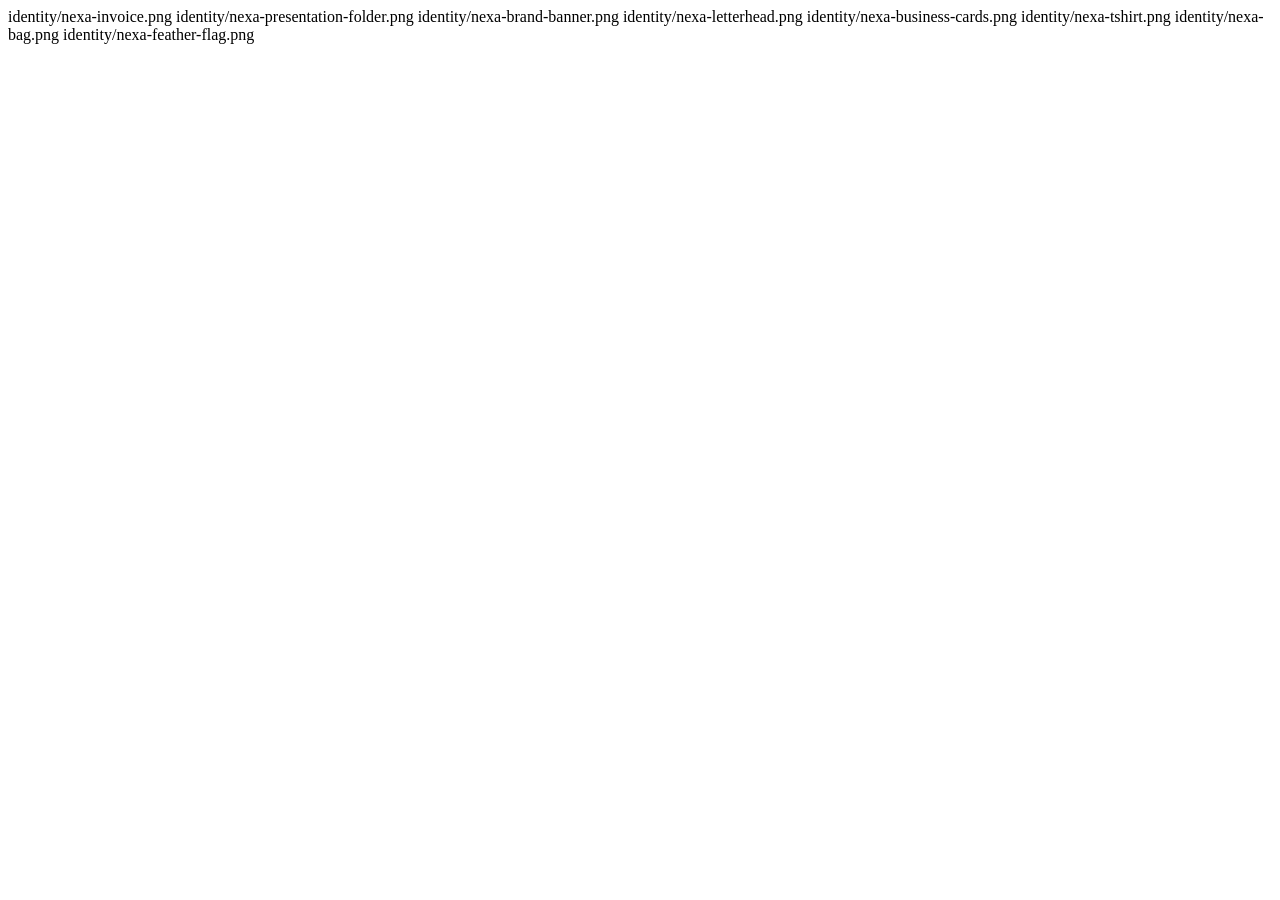
==== identity.html @ 17726d03 "Add images to identity.html" ====
<!DOCTYPE html>
identity/nexa-invoice.png
identity/nexa-presentation-folder.png
identity/nexa-brand-banner.png
identity/nexa-letterhead.png
identity/nexa-business-cards.png
identity/nexa-tshirt.png
identity/nexa-bag.png
identity/nexa-feather-flag.png
</html>
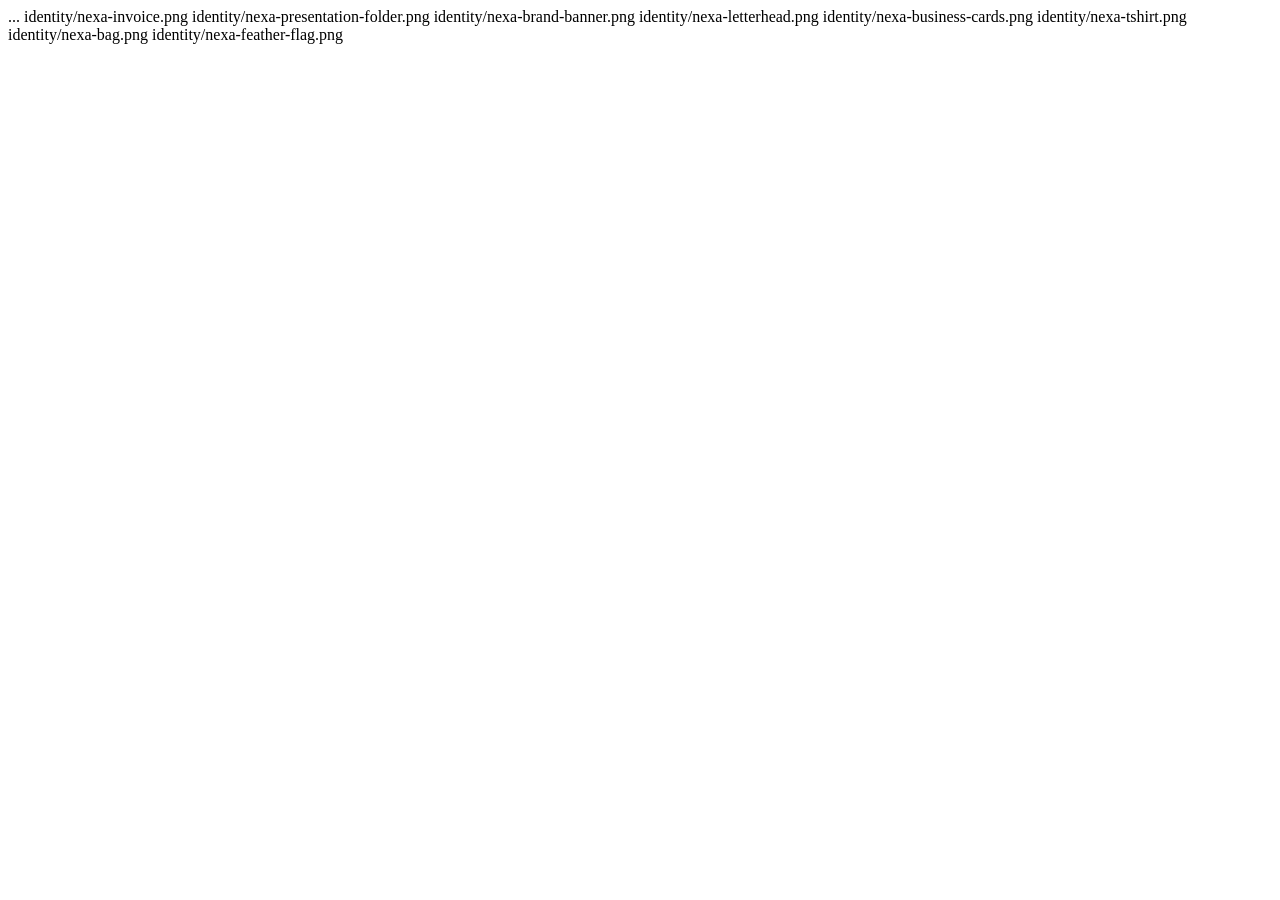
==== commit 827223b2: "Update identity.html with new image references" ====
--- a/identity.html
+++ b/identity.html
@@ -1,4 +1,7 @@
 <!DOCTYPE html>
+<html ...
+<head>
+...
 identity/nexa-invoice.png
 identity/nexa-presentation-folder.png
 identity/nexa-brand-banner.png
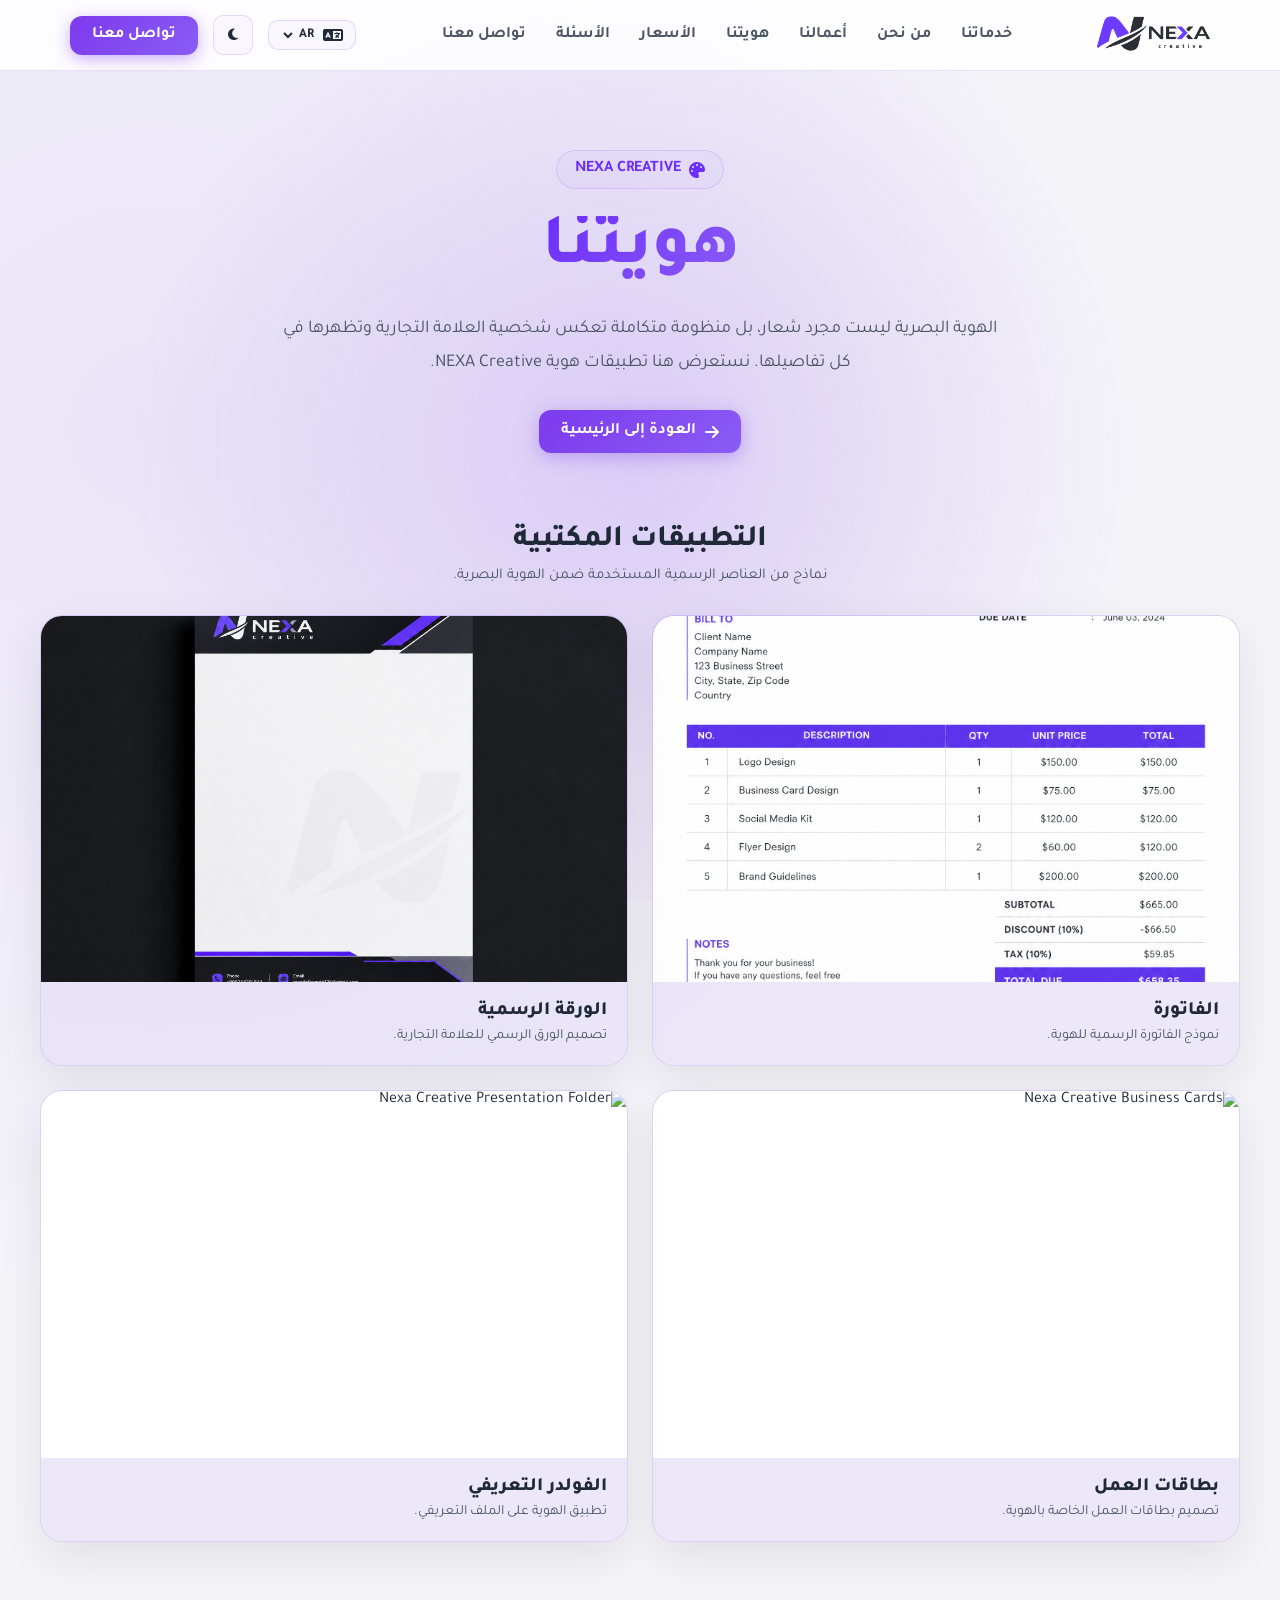
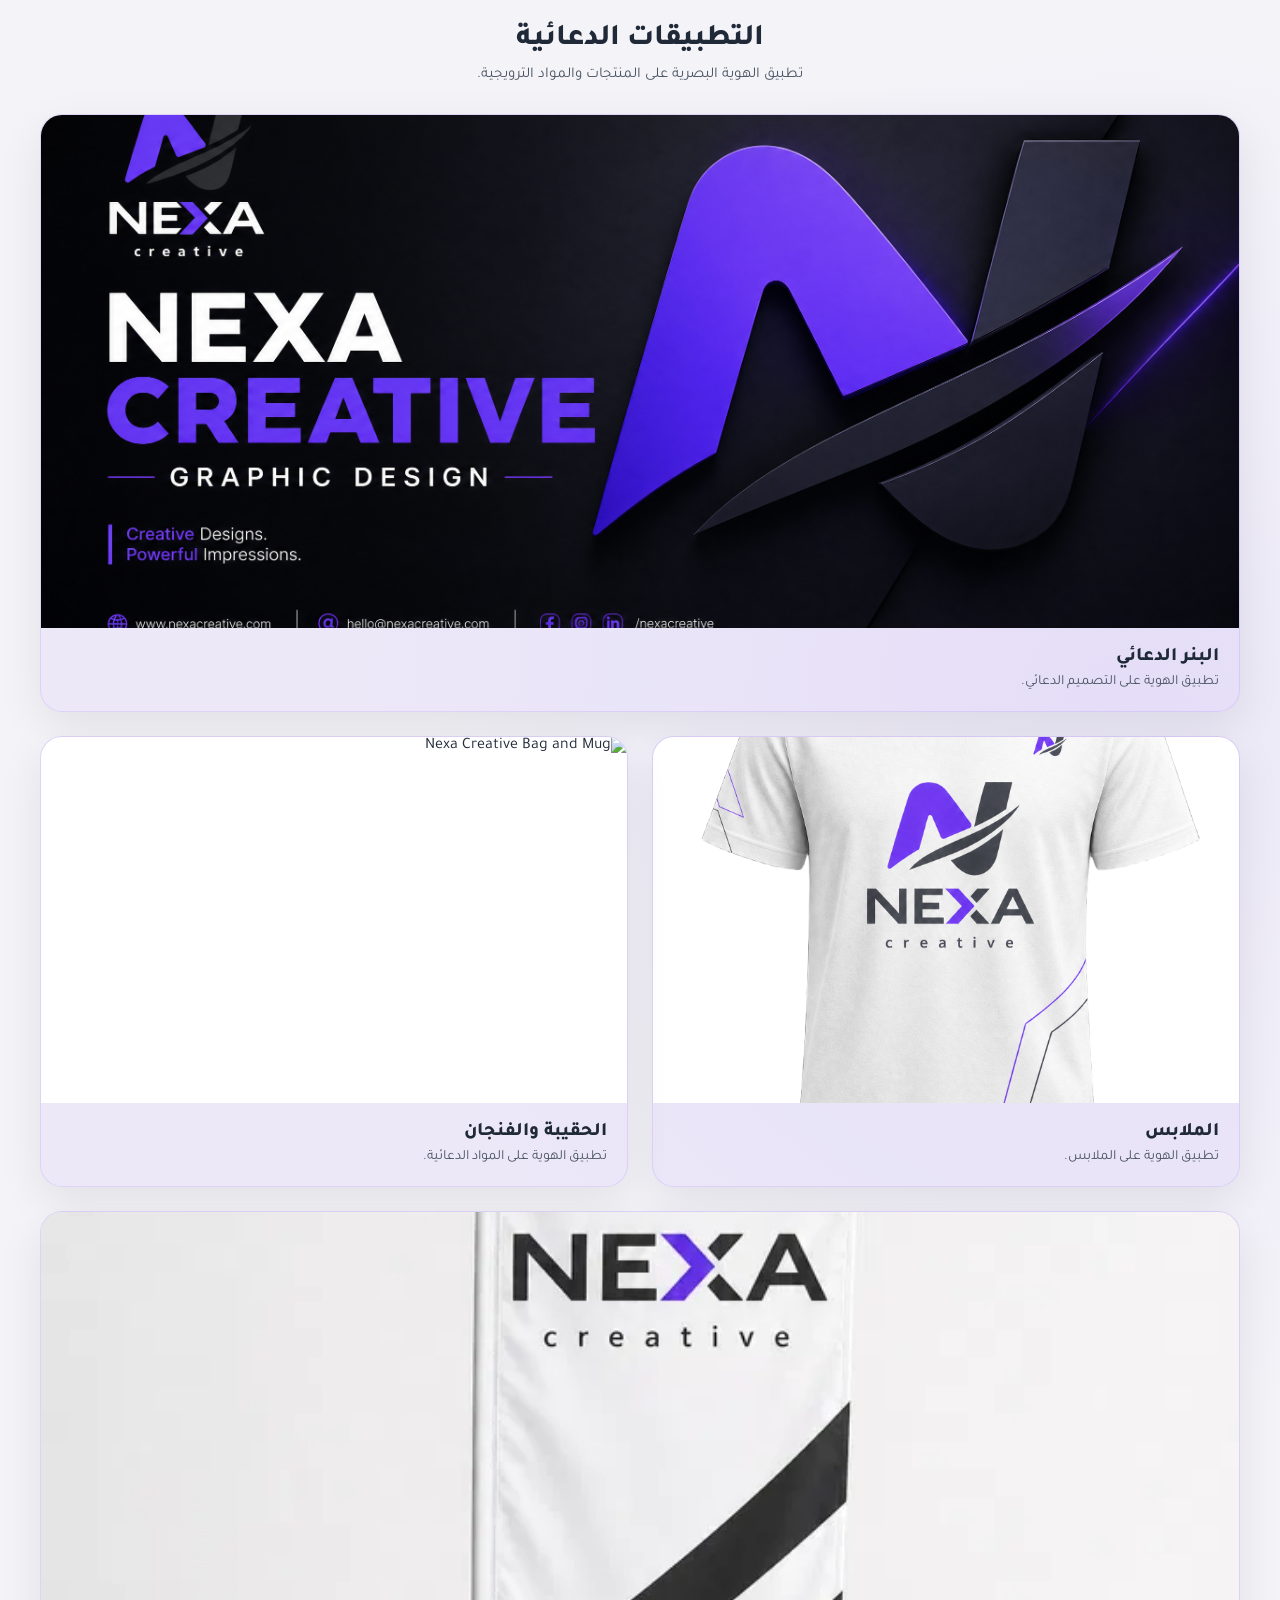
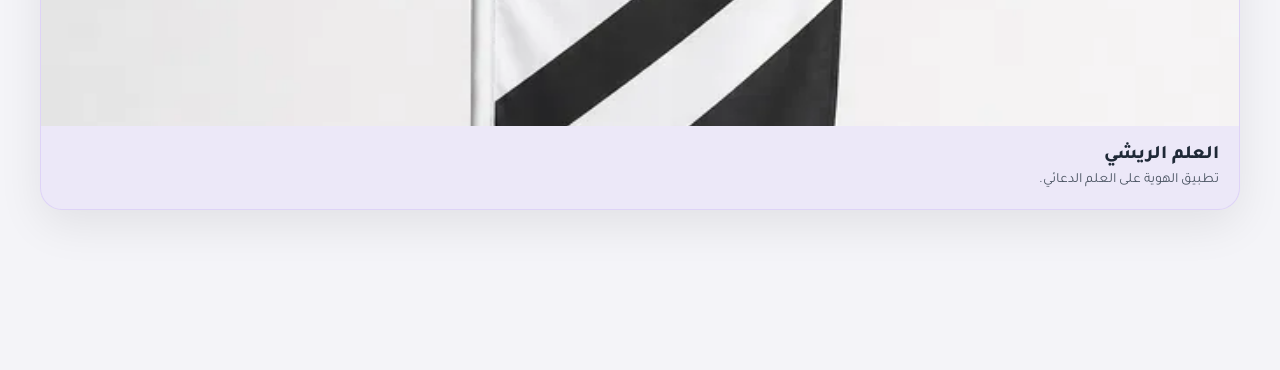
==== commit cdf350fe: "Add files via upload" ====
--- a/identity.html
+++ b/identity.html
@@ -1,13 +1,154 @@
 <!DOCTYPE html>
-<html ...
+<html lang="ar" dir="rtl">
 <head>
-...
-identity/nexa-invoice.png
-identity/nexa-presentation-folder.png
-identity/nexa-brand-banner.png
-identity/nexa-letterhead.png
-identity/nexa-business-cards.png
-identity/nexa-tshirt.png
-identity/nexa-bag.png
-identity/nexa-feather-flag.png
-</html>
+<meta charset="UTF-8">
+<meta name="viewport" content="width=device-width, initial-scale=1.0">
+<title>Nexa Creative — هويتنا</title>
+<meta name="description" content="الهوية البصرية لـ Nexa Creative وتطبيقاتها المختلفة.">
+<meta name="theme-color" content="#6C2EFB">
+<link rel="preconnect" href="https://fonts.googleapis.com">
+<link rel="preconnect" href="https://fonts.gstatic.com" crossorigin>
+<link href="https://fonts.googleapis.com/css2?family=Inter:wght@400;500;600;700;800&family=Tajawal:wght@400;500;700;800&display=swap" rel="stylesheet">
+<link rel="stylesheet" href="https://cdnjs.cloudflare.com/ajax/libs/font-awesome/6.4.0/css/all.min.css">
+<link rel="stylesheet" href="style.css">
+
+<style>
+.identity-page{min-height:100vh;padding-bottom:80px}
+.identity-hero{max-width:950px;margin:150px auto 70px;padding:0 20px;text-align:center}
+.identity-badge{display:inline-flex;align-items:center;gap:8px;padding:9px 18px;border-radius:30px;background:var(--glass-card);border:1px solid var(--border);color:var(--primary);font-weight:700;margin-bottom:22px}
+.identity-hero h1{margin:0 0 18px;font-size:clamp(42px,7vw,72px);font-weight:800;line-height:1.15;color:var(--text-main)}
+.identity-hero h1 span{background:linear-gradient(135deg,var(--primary),#8B5CF6);-webkit-background-clip:text;background-clip:text;-webkit-text-fill-color:transparent}
+.identity-hero p{max-width:720px;margin:0 auto;color:var(--text-muted);font-size:18px;line-height:1.9}
+.identity-container{width:min(1200px,calc(100% - 40px));margin:auto}
+.identity-category{margin-bottom:80px}
+.identity-category-head{text-align:center;margin-bottom:30px}
+.identity-category-head h2{margin:0 0 8px;color:var(--text-main);font-size:30px;font-weight:800}
+.identity-category-head p{margin:0;color:var(--text-muted);font-size:15px}
+.identity-grid{display:grid;grid-template-columns:repeat(2,minmax(0,1fr));gap:24px}
+.identity-card{position:relative;overflow:hidden;border-radius:22px;background:var(--glass-card);border:1px solid var(--border);box-shadow:0 15px 45px rgba(0,0,0,.08);transition:transform .35s ease,box-shadow .35s ease,border-color .35s ease;cursor:pointer}
+.identity-card:hover{transform:translateY(-7px);border-color:var(--primary);box-shadow:0 20px 55px rgba(108,46,251,.18)}
+.identity-image{width:100%;aspect-ratio:16/10;display:block;object-fit:cover;background:#fff;transition:transform .5s ease}
+.identity-card:hover .identity-image{transform:scale(1.035)}
+.identity-info{padding:18px 20px 20px;background:var(--glass-card)}
+.identity-info h3{margin:0 0 5px;color:var(--text-main);font-size:19px;font-weight:800}
+.identity-info p{margin:0;color:var(--text-muted);font-size:14px}
+.identity-full{grid-column:1/-1}
+.identity-full .identity-image{aspect-ratio:21/9}
+.identity-back{display:inline-flex;align-items:center;justify-content:center;gap:9px;margin-top:30px;padding:12px 22px;border-radius:12px;text-decoration:none;font-weight:700;color:#fff;background:linear-gradient(135deg,#7c3aed,#8b5cf6);box-shadow:0 4px 18px rgba(124,58,237,.35);transition:.3s ease}
+.identity-back:hover{transform:translateY(-2px);box-shadow:0 8px 25px rgba(124,58,237,.5)}
+.identity-lightbox{position:fixed;inset:0;z-index:99999;display:none;align-items:center;justify-content:center;padding:25px;background:rgba(0,0,0,.88);backdrop-filter:blur(10px)}
+.identity-lightbox.active{display:flex}
+.identity-lightbox img{max-width:min(1100px,95vw);max-height:88vh;object-fit:contain;border-radius:14px;box-shadow:0 20px 80px rgba(0,0,0,.5)}
+.identity-close{position:absolute;top:22px;right:25px;width:45px;height:45px;border:1px solid rgba(255,255,255,.2);border-radius:50%;background:rgba(255,255,255,.1);color:#fff;font-size:22px;cursor:pointer;display:flex;align-items:center;justify-content:center}
+.identity-close:hover{background:rgba(255,255,255,.2)}
+@media(max-width:768px){.identity-hero{margin-top:125px;margin-bottom:50px}.identity-hero p{font-size:16px}.identity-container{width:min(100% - 25px,600px)}.identity-grid{grid-template-columns:1fr;gap:18px}.identity-full{grid-column:auto}.identity-full .identity-image{aspect-ratio:16/10}.identity-category{margin-bottom:60px}.identity-category-head h2{font-size:25px}}
+</style>
+</head>
+
+<body>
+<header>
+<div class="nav-container">
+<a href="index.html" class="logo"><img src="Logo (1).png" alt="Nexa Creative Logo"></a>
+<ul class="nav-links">
+<li><a href="index.html#services">خدماتنا</a></li>
+<li><a href="index.html#about">من نحن</a></li>
+<li><a href="index.html#portfolio">أعمالنا</a></li>
+<li><a href="identity.html">هويتنا</a></li>
+<li><a href="index.html#pricing">الأسعار</a></li>
+<li><a href="index.html#faq">الأسئلة</a></li>
+<li><a href="index.html#contact">تواصل معنا</a></li>
+</ul>
+<div class="nav-actions">
+<div class="lang-selector"><i class="fa-solid fa-language"></i><select id="languageSelector"><option value="ar">AR</option><option value="en">EN</option><option value="tr">TR</option></select></div>
+<button class="theme-toggle-btn" id="themeToggle" type="button" aria-label="تغيير المظهر"><i class="fa-solid fa-moon"></i></button>
+<a href="index.html#contact" class="btn-contact">تواصل معنا</a>
+</div>
+</div>
+</header>
+
+<main class="identity-page">
+<section class="identity-hero">
+<div class="identity-badge"><i class="fa-solid fa-palette"></i>NEXA CREATIVE</div>
+<h1><span>هويتنا</span></h1>
+<p>الهوية البصرية ليست مجرد شعار، بل منظومة متكاملة تعكس شخصية العلامة التجارية وتظهرها في كل تفاصيلها. نستعرض هنا تطبيقات هوية NEXA Creative.</p>
+<a href="index.html" class="identity-back"><i class="fa-solid fa-arrow-right"></i>العودة إلى الرئيسية</a>
+</section>
+
+<div class="identity-container">
+<section class="identity-category">
+<div class="identity-category-head"><h2>التطبيقات المكتبية</h2><p>نماذج من العناصر الرسمية المستخدمة ضمن الهوية البصرية.</p></div>
+<div class="identity-grid">
+<article class="identity-card"><img class="identity-image" src="identity/nexa-invoice.png" alt="Nexa Creative Invoice" loading="lazy"><div class="identity-info"><h3>الفاتورة</h3><p>نموذج الفاتورة الرسمية للهوية.</p></div></article>
+<article class="identity-card"><img class="identity-image" src="identity/nexa-letterhead.png" alt="Nexa Creative Letterhead" loading="lazy"><div class="identity-info"><h3>الورقة الرسمية</h3><p>تصميم الورق الرسمي للعلامة التجارية.</p></div></article>
+<article class="identity-card"><img class="identity-image" src="identity/nexa-business-cards.png" alt="Nexa Creative Business Cards" loading="lazy"><div class="identity-info"><h3>بطاقات العمل</h3><p>تصميم بطاقات العمل الخاصة بالهوية.</p></div></article>
+<article class="identity-card"><img class="identity-image" src="identity/nexa-presentation-folder.png" alt="Nexa Creative Presentation Folder" loading="lazy"><div class="identity-info"><h3>الفولدر التعريفي</h3><p>تطبيق الهوية على الملف التعريفي.</p></div></article>
+</div>
+</section>
+
+<section class="identity-category">
+<div class="identity-category-head"><h2>التطبيقات الدعائية</h2><p>تطبيق الهوية البصرية على المنتجات والمواد الترويجية.</p></div>
+<div class="identity-grid">
+<article class="identity-card identity-full"><img class="identity-image" src="identity/nexa-brand-banner.png" alt="Nexa Creative Brand Banner" loading="lazy"><div class="identity-info"><h3>البنر الدعائي</h3><p>تطبيق الهوية على التصميم الدعائي.</p></div></article>
+<article class="identity-card"><img class="identity-image" src="identity/nexa-tshirt.png" alt="Nexa Creative T-Shirt" loading="lazy"><div class="identity-info"><h3>الملابس</h3><p>تطبيق الهوية على الملابس.</p></div></article>
+<article class="identity-card"><img class="identity-image" src="identity/nexa-bag.png" alt="Nexa Creative Bag and Mug" loading="lazy"><div class="identity-info"><h3>الحقيبة والفنجان</h3><p>تطبيق الهوية على المواد الدعائية.</p></div></article>
+<article class="identity-card identity-full"><img class="identity-image" src="identity/nexa-feather-flag.png" alt="Nexa Creative Feather Flag" loading="lazy"><div class="identity-info"><h3>العلم الريشي</h3><p>تطبيق الهوية على العلم الدعائي.</p></div></article>
+</div>
+</section>
+</div>
+</main>
+
+<div class="identity-lightbox" id="identityLightbox" aria-hidden="true">
+<button class="identity-close" id="identityClose" type="button" aria-label="إغلاق"><i class="fa-solid fa-xmark"></i></button>
+<img id="identityLightboxImage" src="" alt="Nexa Creative Identity">
+</div>
+
+<script>
+const cards=document.querySelectorAll(".identity-card");
+const lightbox=document.getElementById("identityLightbox");
+const lightboxImage=document.getElementById("identityLightboxImage");
+const closeBtn=document.getElementById("identityClose");
+
+cards.forEach(card=>{
+ const image=card.querySelector(".identity-image");
+ if(!image)return;
+ card.addEventListener("click",()=>{
+  lightboxImage.src=image.src;
+  lightboxImage.alt=image.alt;
+  lightbox.classList.add("active");
+  lightbox.setAttribute("aria-hidden","false");
+  document.body.style.overflow="hidden";
+ });
+});
+
+function closeLightbox(){
+ lightbox.classList.remove("active");
+ lightbox.setAttribute("aria-hidden","true");
+ document.body.style.overflow="";
+ setTimeout(()=>lightboxImage.src="",250);
+}
+
+closeBtn.addEventListener("click",closeLightbox);
+lightbox.addEventListener("click",e=>{if(e.target===lightbox)closeLightbox();});
+document.addEventListener("keydown",e=>{if(e.key==="Escape")closeLightbox();});
+
+const themeToggle=document.getElementById("themeToggle");
+if(themeToggle){
+ themeToggle.addEventListener("click",()=>{
+  document.body.classList.toggle("dark-mode");
+  const icon=themeToggle.querySelector("i");
+  const dark=document.body.classList.contains("dark-mode");
+  icon.classList.toggle("fa-sun",dark);
+  icon.classList.toggle("fa-moon",!dark);
+  localStorage.setItem("nexa-theme",dark?"dark":"light");
+ });
+ const saved=localStorage.getItem("nexa-theme");
+ if(saved==="dark"){
+  document.body.classList.add("dark-mode");
+  const icon=themeToggle.querySelector("i");
+  icon.classList.remove("fa-moon");
+  icon.classList.add("fa-sun");
+ }
+}
+</script>
+</body>
+</html>
--- a/style.css
+++ b/style.css
@@ -0,0 +1,1438 @@
+:root {
+    --primary: #7C3AED;
+    --primary-light: #8B5CF6;
+    --bg-main: #F4F4F8;
+    --bg-color: #ffffff;
+    --text-color: #1F2937;
+    --card-bg: rgba(255, 255, 255, 0.9);
+    --glass-card: rgba(124, 58, 237, 0.03);
+    --border: rgba(124, 58, 237, 0.15);
+    --text-main: #1F2937;
+    --text-muted: #4B5563;
+    --transition: all 0.3s cubic-bezier(0.4, 0, 0.2, 1);
+    --radius: 20px;
+    --glass-bg: rgba(255, 255, 255, 0.85);
+    --glass-border: rgba(168, 85, 247, 0.3);
+    --primary-glow: #7c3aed;
+    --accent-glow: #a855f7;
+
+    /* إضافات الميزات الجديدة (ألوان التدرج والحدود) */
+    --accent-cyan: #00f2fe;
+    --glow-gradient: linear-gradient(135deg, rgba(124, 58, 237, 0.6), rgba(168, 85, 247, 0.6));
+    --font-family: 'Tajawal', 'Inter', sans-serif;
+}
+
+[data-theme="dark"], html.dark {
+    --primary: #7C3AED;
+    --primary-light: #8B5CF6;
+    --bg-main: #0F0728;
+    --bg-color: #0F0728;
+    --card-bg: rgba(255, 255, 255, 0.03);
+    --glass-card: rgba(124, 58, 237, 0.05);
+    --border: rgba(168, 85, 247, 0.25);
+    --text-main: #FFFFFF;
+    --text-muted: #9CA3AF;
+    --glass-bg: rgba(15, 7, 40, 0.85);
+    --glass-border: rgba(168, 85, 247, 0.3);
+}
+
+@media (prefers-color-scheme: dark) {
+    :root:not([data-theme="light"]) {
+        --bg-main: #0F0728;
+        --bg-color: #0F0728;
+        --card-bg: rgba(255, 255, 255, 0.03);
+        --glass-card: rgba(124, 58, 237, 0.05);
+        --border: rgba(168, 85, 247, 0.25);
+        --text-main: #FFFFFF;
+        --text-muted: #9CA3AF;
+        --glass-bg: rgba(15, 7, 40, 0.85);
+        --glass-border: rgba(168, 85, 247, 0.3);
+    }
+}
+
+* {
+    margin: 0;
+    padding: 0;
+    box-sizing: border-box;
+    font-family: var(--font-family);
+    scroll-behavior: smooth;
+    cursor: none; /* إخفاء مؤشر الماوس الافتراضي لتفعيل Custom Cursor */
+}
+
+body {
+    background-color: var(--bg-main);
+    color: var(--text-main);
+    min-height: 100vh;
+    overflow-x: hidden;
+    position: relative;
+    transition: background-color 0.4s ease, color 0.4s ease;
+}
+
+/* تأثير الخلفية المضيئة بالبنفسجي مع شبكة خفيفة (Micro-textures Grid) */
+body::before {
+    content: '';
+    position: fixed;
+    top: 0;
+    left: 0;
+    width: 100vw;
+    height: 100vh;
+    background: 
+        radial-gradient(circle at 50% var(--scroll-y, 50%), rgba(124, 58, 237, 0.18) 0%, transparent 65%),
+        linear-gradient(rgba(255, 255, 255, 0.02) 1px, transparent 1px),
+        linear-gradient(90deg, rgba(255, 255, 255, 0.02) 1px, transparent 1px);
+    background-size: 100% 100%, 30px 30px, 30px 30px;
+    pointer-events: none;
+    z-index: -1;
+    transition: background 0.1s ease-out;
+}
+
+#scrollProgressBar {
+    position: fixed;
+    top: 0;
+    left: 0;
+    height: 4px;
+    background: linear-gradient(90deg, #7C3AED, #8B5CF6);
+    width: 0%;
+    z-index: 1001;
+    transition: width 0.1s ease;
+}
+
+#purpleWindCanvas {
+    position: fixed;
+    top: 0;
+    left: 0;
+    width: 100vw;
+    height: 100vh;
+    pointer-events: none;
+    z-index: -1;
+}
+
+/* Header & Nav */
+header {
+    position: fixed;
+    top: 0;
+    left: 0;
+    width: 100%;
+    z-index: 1000;
+    background: var(--glass-bg);
+    backdrop-filter: blur(16px);
+    -webkit-backdrop-filter: blur(16px);
+    border-bottom: 1px solid var(--border);
+    transition: var(--transition);
+}
+
+.nav-container {
+    max-width: 1200px;
+    margin: 0 auto;
+    padding: 15px 30px;
+    display: flex;
+    justify-content: space-between;
+    align-items: center;
+}
+
+.logo {
+    display: flex;
+    align-items: center;
+    gap: 12px;
+    text-decoration: none;
+    color: var(--text-main);
+    font-weight: 800;
+    font-size: 24px;
+}
+
+.logo img {
+    height: 40px;
+    width: auto;
+    object-fit: contain;
+}
+
+.nav-links {
+    display: flex;
+    list-style: none;
+    gap: 30px;
+}
+
+.nav-links a {
+    text-decoration: none;
+    color: var(--text-muted);
+    font-weight: 600;
+    transition: var(--transition);
+}
+
+.nav-links a:hover {
+    color: var(--primary);
+}
+
+.nav-actions {
+    display: flex;
+    align-items: center;
+    gap: 15px;
+}
+
+.lang-selector {
+    display: flex;
+    align-items: center;
+    gap: 5px;
+    background: var(--glass-card);
+    border: 1px solid var(--border);
+    padding: 6px 12px;
+    border-radius: 10px;
+    color: var(--text-main);
+}
+
+.lang-selector select {
+    background: transparent;
+    border: none;
+    color: var(--text-main);
+    font-weight: 600;
+    outline: none;
+    cursor: pointer;
+}
+
+.theme-toggle-btn {
+    background: var(--glass-card);
+    border: 1px solid var(--border);
+    color: var(--text-main);
+    width: 40px;
+    height: 40px;
+    border-radius: 10px;
+    display: flex;
+    align-items: center;
+    justify-content: center;
+    cursor: pointer;
+    transition: var(--transition);
+}
+
+.theme-toggle-btn:hover {
+    border-color: var(--primary);
+    color: var(--primary);
+}
+
+.btn-contact {
+    background: linear-gradient(135deg, #7c3aed, #8b5cf6);
+    color: white;
+    padding: 10px 22px;
+    border-radius: 12px;
+    text-decoration: none;
+    font-weight: 700;
+    border: none;
+    transition: var(--transition);
+    box-shadow: 0 4px 15px rgba(124, 58, 237, 0.4);
+}
+
+.btn-contact:hover {
+    transform: scale(1.02);
+    box-shadow: 0 0 20px rgba(168, 85, 247, 0.8);
+}
+
+/* Hero Section */
+.hero {
+    max-width: 900px;
+    margin: 160px auto 80px;
+    text-align: center;
+    padding: 0 20px;
+}
+
+.badge {
+    display: inline-block;
+    background: var(--glass-card);
+    border: 1px solid var(--border);
+    padding: 8px 16px;
+    border-radius: 30px;
+    font-size: 14px;
+    font-weight: 600;
+    color: var(--primary);
+    margin-bottom: 20px;
+}
+
+.hero h1 {
+    font-size: 52px;
+    font-weight: 800;
+    line-height: 1.2;
+    margin-bottom: 20px;
+    color: var(--text-main);
+}
+
+.hero h1 span {
+    background: linear-gradient(135deg, var(--primary), #8B5CF6);
+    -webkit-background-clip: text;
+    -webkit-text-fill-color: transparent;
+}
+
+.hero p {
+    font-size: 18px;
+    color: var(--text-muted);
+    line-height: 1.6;
+}
+
+/* Common Section Styles */
+.section-head {
+    text-align: center;
+    margin-bottom: 50px;
+}
+
+.section-head h2 {
+    font-size: 36px;
+    font-weight: 800;
+    margin-bottom: 10px;
+    color: var(--text-main);
+}
+
+.section-head p {
+    color: var(--text-muted);
+    font-size: 16px;
+}
+
+/* Services */
+.services {
+    max-width: 1200px;
+    margin: 0 auto;
+    padding: 60px 20px;
+}
+
+.grid-cards {
+    display: grid;
+    grid-template-columns: repeat(auto-fit, minmax(300px, 1fr));
+    gap: 30px;
+}
+
+/* Glass Card التطوير الكامل مع تأثير الإضاءة الحدودية (Dynamic Glow Border) */
+.card, .portfolio-card, .calc-container, .palette-box, .faq-container {
+    position: relative;
+    background: var(--glass-bg);
+    backdrop-filter: blur(16px);
+    -webkit-backdrop-filter: blur(16px);
+    border: 1px solid var(--glass-border);
+    border-radius: 20px;
+    box-shadow: 0 8px 32px 0 rgba(0, 0, 0, 0.15);
+    transition: transform 0.2s ease-out, background 0.3s ease, box-shadow 0.3s ease, border-color 0.3s ease;
+    padding: 40px 30px;
+    overflow: hidden;
+}
+
+/* حد زجاجي مضيء يتفعل عند تحريك الماوس فوق البطاقات */
+.card::before, .portfolio-card::before, .calc-container::before {
+    content: '';
+    position: absolute;
+    inset: 0;
+    border-radius: 20px;
+    padding: 1.5px;
+    background: var(--glow-gradient);
+    -webkit-mask: linear-gradient(#fff 0 0) content-box, linear-gradient(#fff 0 0);
+    -webkit-mask-composite: xor;
+    mask-composite: exclude;
+    opacity: 0;
+    transition: opacity 0.4s ease;
+    pointer-events: none;
+}
+
+.card:hover::before, .portfolio-card:hover::before, .calc-container:hover::before {
+    opacity: 1;
+}
+
+.card:hover, .portfolio-card:hover {
+    border-color: var(--accent-glow);
+    box-shadow: 0 0 25px rgba(168, 85, 247, 0.4), inset 0 0 10px rgba(124, 58, 237, 0.2);
+    transform: translateY(-5px);
+}
+
+.card-icon {
+    width: 60px;
+    height: 60px;
+    background: var(--glass-card);
+    border: 1px solid var(--border);
+    border-radius: 16px;
+    display: flex;
+    align-items: center;
+    justify-content: center;
+    font-size: 24px;
+    color: var(--primary);
+    margin-bottom: 25px;
+}
+
+.card h3 {
+    font-size: 20px;
+    font-weight: 700;
+    margin-bottom: 12px;
+    color: var(--text-main);
+}
+
+.card p {
+    color: var(--text-muted);
+    line-height: 1.6;
+}
+
+/* Portfolio & 3D Tilt Effect */
+.portfolio {
+    max-width: 1200px;
+    margin: 0 auto;
+    padding: 60px 20px;
+}
+
+.portfolio-grid {
+    display: grid;
+    grid-template-columns: repeat(auto-fit, minmax(350px, 1fr));
+    gap: 30px;
+}
+
+.tilt-card {
+    perspective: 1000px;
+    transform-style: preserve-3d;
+}
+
+.tilt-card .portfolio-img {
+    transform: translateZ(30px);
+    transition: transform 0.1s ease;
+}
+
+.portfolio-img {
+    position: relative;
+    height: 250px;
+    overflow: hidden;
+    cursor: pointer;
+}
+
+.portfolio-img img {
+    width: 100%;
+    height: 100%;
+    object-fit: cover;
+    transition: transform 0.5s ease;
+}
+
+.zoom-overlay {
+    position: absolute;
+    top: 0;
+    left: 0;
+    width: 100%;
+    height: 100%;
+    background: rgba(15, 15, 23, 0.6);
+    display: flex;
+    flex-direction: column;
+    align-items: center;
+    justify-content: center;
+    gap: 10px;
+    color: white;
+    opacity: 0;
+    transition: opacity 0.3s ease;
+}
+
+.portfolio-img:hover .zoom-overlay {
+    opacity: 1;
+}
+
+.portfolio-img:hover img {
+    transform: scale(1.1);
+}
+
+.portfolio-info {
+    padding: 25px;
+    display: flex;
+    justify-content: space-between;
+    align-items: center;
+}
+
+.portfolio-info h4 {
+    font-size: 18px;
+    font-weight: 700;
+    color: var(--text-main);
+}
+
+.btn-order-card {
+    background: var(--glass-card);
+    border: 1px solid var(--border);
+    color: var(--text-main);
+    padding: 8px 16px;
+    border-radius: 10px;
+    cursor: pointer;
+    font-weight: 600;
+    display: flex;
+    align-items: center;
+    gap: 8px;
+    transition: var(--transition);
+}
+
+.btn-order-card:hover {
+    background: var(--primary);
+    border-color: var(--primary);
+    color: white;
+    box-shadow: 0 0 15px rgba(124, 58, 237, 0.5);
+}
+
+/* Calculator & Interactive Sliders */
+.calculator-sec { 
+    max-width: 900px; 
+    margin: 0 auto; 
+    padding: 60px 20px; 
+}
+
+.calc-container {
+    display: flex; 
+    gap: 30px; 
+    flex-wrap: wrap;
+}
+
+.calc-options { 
+    flex: 1; 
+    min-width: 280px; 
+    display: flex; 
+    flex-direction: column; 
+    gap: 15px; 
+}
+
+.calc-item {
+    display: flex; 
+    align-items: center; 
+    gap: 15px;
+    background: var(--glass-card); 
+    padding: 15px;
+    border-radius: 12px; 
+    cursor: pointer; 
+    border: 1px solid var(--border);
+    transition: var(--transition);
+}
+
+.calc-item:hover { 
+    border-color: var(--primary); 
+}
+
+.calc-checkbox { 
+    width: 20px; 
+    height: 20px; 
+    accent-color: var(--primary); 
+    cursor: pointer; 
+}
+
+.calc-text { 
+    font-weight: 600; 
+    color: var(--text-main); 
+}
+
+/* تحسين السلايدر التفاعلي ليكون عصرياً ومطابقاً لنيون البنفسجي */
+.slider-input {
+    width: 100%;
+    height: 8px;
+    border-radius: 5px;
+    background: var(--border);
+    outline: none;
+    accent-color: var(--primary);
+    cursor: pointer;
+    margin: 10px 0;
+}
+
+.calc-result {
+    flex: 1; 
+    min-width: 250px;
+    background: var(--glass-card); 
+    border-radius: 16px;
+    padding: 30px; 
+    text-align: center; 
+    border: 1px solid var(--primary);
+    display: flex; 
+    flex-direction: column; 
+    justify-content: center;
+}
+
+.calc-result h3 {
+    color: var(--text-main);
+}
+
+.total-price { 
+    font-size: 48px; 
+    font-weight: 800; 
+    color: var(--primary); 
+    margin: 15px 0; 
+}
+
+/* Testimonials */
+.testimonials { 
+    max-width: 1200px; 
+    margin: 0 auto; 
+    padding: 60px 20px; 
+}
+
+.testimonial-card { 
+    text-align: center; 
+    padding: 40px 20px; 
+}
+
+.testimonial-card .stars { 
+    color: #8B5CF6; 
+    margin-bottom: 15px; 
+    font-size: 18px; 
+}
+
+.testimonial-card p { 
+    font-style: italic; 
+    margin-bottom: 20px; 
+    font-size: 16px; 
+    color: var(--text-muted);
+}
+
+.testimonial-card h4 { 
+    color: var(--primary); 
+}
+
+/* FAQ */
+.faq-sec { 
+    max-width: 800px; 
+    margin: 0 auto; 
+    padding: 60px 20px; 
+}
+
+.faq-container { 
+    display: flex; 
+    flex-direction: column; 
+    gap: 15px; 
+    padding: 0 !important; 
+    border: none !important; 
+    background: transparent !important; 
+    box-shadow: none !important; 
+}
+
+.faq-item {
+    background: var(--glass-bg); 
+    border: 1px solid var(--border);
+    border-radius: 14px; 
+    overflow: hidden; 
+    backdrop-filter: blur(10px);
+}
+
+.faq-question {
+    padding: 20px; 
+    display: flex; 
+    justify-content: space-between; 
+    align-items: center;
+    cursor: pointer; 
+    font-weight: 700; 
+    color: var(--text-main); 
+    transition: var(--transition);
+}
+
+.faq-question:hover { 
+    color: var(--primary); 
+}
+
+.faq-answer {
+    padding: 0 20px; 
+    max-height: 0; 
+    overflow: hidden;
+    transition: max-height 0.4s ease, padding 0.4s ease;
+    color: var(--text-muted);
+}
+
+.faq-item.active .faq-answer { 
+    max-height: 200px; 
+    padding: 0 20px 20px; 
+}
+
+.faq-item.active .faq-question i { 
+    transform: rotate(180deg); 
+    color: var(--primary); 
+}
+
+/* Footer */
+footer {
+    background: var(--glass-bg);
+    border-top: 1px solid var(--border);
+    margin-top: 80px;
+    backdrop-filter: blur(16px);
+}
+
+.footer-container {
+    max-width: 1200px;
+    margin: 0 auto;
+    padding: 60px 30px 40px;
+}
+
+.footer-brand h3 {
+    font-size: 28px;
+    font-weight: 800;
+    margin-bottom: 15px;
+    background: linear-gradient(135deg, var(--primary), #8B5CF6);
+    -webkit-background-clip: text;
+    -webkit-text-fill-color: transparent;
+}
+
+.footer-brand p {
+    color: var(--text-muted);
+    max-width: 400px;
+    line-height: 1.6;
+}
+
+.footer-bottom {
+    border-top: 1px solid var(--border);
+    text-align: center;
+    padding: 20px;
+    color: var(--text-muted);
+    font-size: 14px;
+}
+
+/* Glass Modal */
+.glass-modal {
+    position: fixed;
+    top: 0;
+    left: 0;
+    width: 100vw;
+    height: 100vh;
+    background: rgba(0, 0, 0, 0.7);
+    backdrop-filter: blur(8px);
+    z-index: 2000;
+    display: flex;
+    align-items: center;
+    justify-content: center;
+    opacity: 0;
+    pointer-events: none;
+    transition: opacity 0.3s ease;
+}
+
+.glass-modal.active {
+    opacity: 1;
+    pointer-events: auto;
+}
+
+.glass-modal-content {
+    background: var(--glass-bg);
+    border: 1px solid var(--border);
+    border-radius: var(--radius);
+    width: 90%;
+    max-width: 600px;
+    padding: 30px;
+    position: relative;
+    box-shadow: 0 25px 50px rgba(0, 0, 0, 0.5);
+    backdrop-filter: blur(20px);
+    transform: scale(0.9);
+    transition: transform 0.3s ease;
+}
+
+.glass-modal.active .glass-modal-content {
+    transform: scale(1);
+}
+
+.close-modal {
+    position: absolute;
+    top: 20px;
+    left: 20px;
+    background: var(--glass-card);
+    border: 1px solid var(--border);
+    color: var(--text-main);
+    width: 36px;
+    height: 36px;
+    border-radius: 50%;
+    font-size: 20px;
+    cursor: pointer;
+    display: flex;
+    align-items: center;
+    justify-content: center;
+    transition: var(--transition);
+}
+
+[data-theme="light"] .close-modal {
+    left: unset;
+    right: 20px;
+}
+
+.close-modal:hover {
+    background: #7c3aed;
+    color: white;
+    border-color: #7c3aed;
+}
+
+.modal-img-container {
+    width: 100%;
+    height: 300px;
+    border-radius: 12px;
+    overflow: hidden;
+    margin-bottom: 20px;
+}
+
+.modal-img-container img {
+    width: 100%;
+    height: 100%;
+    object-fit: cover;
+}
+
+.modal-details h3 {
+    font-size: 22px;
+    margin-bottom: 20px;
+    color: var(--text-main);
+}
+
+.btn-modal-order, .btn-submit-order {
+    width: 100%;
+    background: linear-gradient(135deg, #7c3aed, #8b5cf6);
+    color: white;
+    border: none;
+    padding: 14px;
+    border-radius: 12px;
+    font-size: 16px;
+    font-weight: 700;
+    cursor: pointer;
+    display: flex;
+    align-items: center;
+    justify-content: center;
+    gap: 10px;
+    transition: var(--transition);
+    box-shadow: 0 4px 15px rgba(124, 58, 237, 0.4);
+}
+
+.btn-modal-order:hover, .btn-submit-order:hover {
+    transform: translateY(-2px);
+    box-shadow: 0 0 20px rgba(168, 85, 247, 0.8);
+}
+
+.order-subtitle {
+    color: var(--primary);
+    font-weight: 700;
+    margin-bottom: 20px;
+}
+
+.input-group {
+    margin-bottom: 15px;
+    text-align: right;
+}
+
+.input-group label {
+    display: block;
+    font-size: 14px;
+    font-weight: 600;
+    margin-bottom: 8px;
+    color: var(--text-muted);
+}
+
+.input-group input,
+.input-group textarea {
+    width: 100%;
+    background: var(--glass-card);
+    border: 1px solid var(--border);
+    padding: 12px 15px;
+    border-radius: 10px;
+    color: var(--text-main);
+    font-size: 16px;
+    outline: none;
+    transition: var(--transition);
+}
+
+.input-group input:focus,
+.input-group textarea:focus {
+    border-color: var(--primary);
+}
+
+@keyframes logoGlow {
+    0% {
+        box-shadow: 0 0 5px rgba(124, 58, 237, 0.3), inset 0 0 5px rgba(124, 58, 237, 0.1);
+        border-color: rgba(124, 58, 237, 0.4);
+    }
+    50% {
+        box-shadow: 0 0 15px rgba(124, 58, 237, 0.8), inset 0 0 10px rgba(124, 58, 237, 0.4);
+        border-color: rgba(168, 85, 247, 1);
+    }
+    100% {
+        box-shadow: 0 0 5px rgba(124, 58, 237, 0.3), inset 0 0 5px rgba(124, 58, 237, 0.1);
+        border-color: rgba(124, 58, 237, 0.4);
+    }
+}
+
+.glow-border {
+    border: 2px solid rgba(124, 58, 237, 0.4);
+    border-radius: 15px;
+    animation: logoGlow 3s infinite ease-in-out;
+    transition: all 0.3s ease;
+}
+
+.glow-border-thin {
+    border: 1px solid rgba(124, 58, 237, 0.5);
+    animation: logoGlow 2.5s infinite ease-in-out;
+}
+
+/* حاوية الدولاب العرضي المتحرك للألوان */
+.palette-scroll-wrapper {
+    width: 100%;
+    overflow: hidden;
+    position: relative;
+    mask-image: linear-gradient(to right, transparent, black 10%, black 90%, transparent);
+    -webkit-mask-image: linear-gradient(to right, transparent, black 10%, black 90%, transparent);
+    margin-top: 25px;
+    padding: 10px 0;
+}
+
+.palette-track {
+    display: flex;
+    gap: 15px;
+    width: max-content;
+    animation: scrollColors 20s linear infinite;
+}
+
+.palette-track:hover {
+    animation-play-state: paused;
+}
+
+@keyframes scrollColors {
+    0% { transform: translateX(0); }
+    100% { transform: translateX(-50%); }
+}
+
+.color-card-item {
+    min-width: 100px;
+    height: 110px;
+    border-radius: 14px;
+    display: flex;
+    flex-direction: column;
+    justify-content: flex-end;
+    align-items: center;
+    padding: 10px;
+    cursor: pointer;
+    box-shadow: 0 4px 15px rgba(0,0,0,0.2);
+    transition: transform 0.3s ease;
+    flex-shrink: 0;
+}
+
+.color-card-item:hover {
+    transform: scale(1.08);
+}
+
+@media (max-width: 768px) {
+    .nav-links {
+        display: none;
+    }
+    .hero h1 {
+        font-size: 36px;
+    }
+}
+
+/* تصميم زر الواتساب العائم */
+.whatsapp-float {
+    position: fixed;
+    bottom: 105px;
+    left: 30px;
+    background-color: #25d366;
+    color: #ffffff;
+    width: 60px;
+    height: 60px;
+    border-radius: 50%;
+    text-align: center;
+    font-size: 35px;
+    box-shadow: 0 4px 15px rgba(37, 211, 102, 0.4);
+    z-index: 9999;
+    display: flex;
+    align-items: center;
+    justify-content: center;
+    transition: all 0.3s ease;
+    text-decoration: none;
+    animation: whatsappPulse 2s infinite;
+}
+
+.whatsapp-float:hover {
+    background-color: #20ba5a;
+    transform: scale(1.1);
+    color: #ffffff;
+    box-shadow: 0 6px 20px rgba(37, 211, 102, 0.6);
+}
+
+/* حركة نبض خفيفة للزر لجذب الانتباه */
+@keyframes whatsappPulse {
+    0% {
+        box-shadow: 0 0 0 0 rgba(37, 211, 102, 0.5);
+    }
+    70% {
+        box-shadow: 0 0 0 15px rgba(37, 211, 102, 0);
+    }
+    100% {
+        box-shadow: 0 0 0 0 rgba(37, 211, 102, 0);
+    }
+}
+
+/* حركة شريط شعارات العملاء المتحرك */
+@keyframes marquee {
+    0% { transform: translateX(0); }
+    100% { transform: translateX(50%); }
+}
+
+/* تنسيق إضافي لبطاقات الإحصائيات والأزرار لتناسب الوضع الداكن والفاتح
+
+/* --- تنسيقات قسم التقييم والتعليقات المحدثة --- */
+.add-review-sec {
+    padding: 80px 20px;
+    text-align: center;
+    position: relative;
+    z-index: 2;
+    clear: both;
+}
+
+.review-box {
+    max-width: 650px;
+    margin: 0 auto 50px auto;
+    background: rgba(124, 58, 237, 0.05);
+    backdrop-filter: blur(12px);
+    -webkit-backdrop-filter: blur(12px);
+    padding: 35px;
+    border-radius: 20px;
+    border: 1px solid rgba(124, 58, 237, 0.3);
+    box-shadow: 0 10px 30px rgba(0, 0, 0, 0.15);
+}
+
+.form-group {
+    margin-bottom: 20px;
+    text-align: right;
+}
+
+.form-group label {
+    display: block;
+    margin-bottom: 8px;
+    font-weight: bold;
+    color: inherit;
+    font-size: 15px;
+}
+
+.form-group input, 
+.form-group textarea {
+    width: 100%;
+    padding: 14px;
+    border-radius: 12px;
+    border: 1px solid rgba(124, 58, 237, 0.4);
+    background: rgba(255, 255, 255, 0.05);
+    color: inherit !important;
+    font-size: 14px;
+    box-sizing: border-box;
+    font-family: inherit;
+    outline: none;
+    transition: border-color 0.3s ease;
+}
+
+.form-group input:focus, 
+.form-group textarea:focus {
+    border-color: #7c3aed;
+}
+
+/* تنسيق النجوم */
+.star-rating {
+    display: flex;
+    gap: 10px;
+    font-size: 30px;
+    cursor: pointer;
+    direction: ltr;
+    justify-content: flex-end;
+}
+
+.star-rating .fa-star {
+    color: rgba(255, 255, 255, 0.3);
+    transition: color 0.2s ease, transform 0.2s ease;
+}
+
+.star-rating .fa-star.active,
+.star-rating .fa-star.hover {
+    color: #f59e0b;
+}
+
+.star-rating .fa-star:hover {
+    transform: scale(1.2);
+}
+
+/* زر إرسال التقييم */
+.btn-submit-review {
+    width: 100%;
+    padding: 14px;
+    font-size: 16px;
+    font-weight: bold;
+    color: #ffffff;
+    background: linear-gradient(135deg, #7c3aed, #a855f7);
+    border: none;
+    border-radius: 12px;
+    cursor: pointer;
+    transition: transform 0.2s ease, box-shadow 0.2s ease;
+}
+
+.btn-submit-review:hover {
+    transform: translateY(-2px);
+    box-shadow: 0 8px 20px rgba(124, 58, 237, 0.4);
+}
+
+/* شبكة عرض التقييمات */
+.reviews-grid {
+    display: grid;
+    grid-template-columns: repeat(auto-fit, minmax(280px, 1fr));
+    gap: 25px;
+    max-width: 1200px;
+    margin: 0 auto;
+    width: 100%;
+}
+
+.user-review-card {
+    background: rgba(255, 255, 255, 0.03);
+    backdrop-filter: blur(10px);
+    border: 1px solid rgba(124, 58, 237, 0.2);
+    border-radius: 16px;
+    padding: 25px;
+    text-align: right;
+    box-sizing: border-box;
+}
+
+.user-review-card .review-stars {
+    color: #f59e0b;
+    margin-bottom: 12px;
+    font-size: 16px;
+}
+/* --- الكود الكامل والنهائي للوح البلوري في أول الصفحة --- */
+.glass-hero-section {
+    position: relative;
+    width: 92%;
+    max-width: 1200px;
+    margin: 50px auto 20px auto; /* مسافة من الأعلى لإنزال اللوح عن شريط التنقل */
+    padding: 80px 20px;
+    border-radius: 35px;
+    overflow: hidden;
+    background: url('work4.jpg') center/cover no-repeat;
+    display: flex;
+    justify-content: center;
+    align-items: center;
+    box-shadow: 0 20px 40px rgba(0, 0, 0, 0.2);
+}
+
+/* طبقة التغبش الخفيف جداً لتكون الصورة واضحة */
+.glass-hero-section::before {
+    content: '';
+    position: absolute;
+    top: 0;
+    left: 0;
+    width: 100%;
+    height: 100%;
+    background: inherit;
+    filter: blur(2px) brightness(0.95); /* غباش خفيف جداً لتظهر تفاصيل الصورة بوضوح */
+    z-index: 1;
+}
+
+/* طبقة التباين والتحكم بالشفافية (تم تعديل العتامة لتكون أدكن وقليلة الشفافية) */
+.glass-hero-section::after {
+    content: '';
+    position: absolute;
+    top: 0;
+    left: 0;
+    width: 100%;
+    height: 100%;
+    background: rgba(0, 0, 0, 0.6); /* زيادة العتامة لتقليل الشفافية وجعل اللوح واضحاً ومميزاً */
+    z-index: 2;
+}
+
+/* محتوى النصوص داخل اللوح البلوري */
+.hero-content {
+    position: relative;
+    z-index: 3;
+    color: #fff;
+    text-align: center;
+    max-width: 700px;
+}
+
+.hero-content h1 {
+    font-size: 2.3rem;
+    margin: 15px 0;
+    font-weight: bold;
+    color: #ffffff;
+}
+
+.hero-content h1 span {
+    color: #a78bfa; /* لون مميز لكلمة التأثير والتألق */
+}
+
+.hero-content p {
+    font-size: 1.1rem;
+    line-height: 1.6;
+    color: #e2e8f0;
+}
+
+.hero-content .badge {
+    display: inline-block;
+    padding: 8px 16px;
+    border-radius: 20px;
+    background: rgba(255, 255, 255, 0.15);
+    border: 1px solid rgba(255, 255, 255, 0.3);
+    font-size: 0.9rem;
+    margin-bottom: 10px;
+}
+
+
+/* =========================================================
+   NEXA CREATIVE ULTIMATE — Premium Visual Layer
+   Brand colors sampled from official logo:
+   Purple #6C2EFB / Charcoal #292D38
+   ========================================================= */
+:root{
+  --primary:#6C2EFB;
+  --primary-light:#8A5CFF;
+  --primary-dark:#4D1ED4;
+  --nexa-dark:#292D38;
+  --nexa-purple:#6C2EFB;
+  --nexa-soft:#F7F7FB;
+  --neon:rgba(108,46,251,.42);
+  --shadow-premium:0 24px 80px rgba(41,45,56,.14);
+  --ease-premium:cubic-bezier(.16,1,.3,1);
+}
+[data-theme="dark"],html.dark{
+  --nexa-dark:#F4F4F8;
+  --nexa-soft:#11131A;
+}
+html{scroll-padding-top:90px}
+body{
+  background:
+    radial-gradient(circle at 12% 12%, rgba(108,46,251,.08), transparent 28%),
+    radial-gradient(circle at 88% 65%, rgba(108,46,251,.06), transparent 30%),
+    var(--bg-main);
+}
+body::selection{background:var(--primary);color:#fff}
+
+/* loader */
+.page-loader{
+  position:fixed;inset:0;z-index:100000;display:grid;place-items:center;
+  background:#292D38;transition:opacity .7s var(--ease-premium),visibility .7s;
+}
+.page-loader.hide{opacity:0;visibility:hidden;pointer-events:none}
+.loader-logo{
+  width:110px;height:110px;border-radius:30px;background:#fff;padding:14px;
+  box-shadow:0 0 70px rgba(108,46,251,.45);animation:loaderPulse 1.6s infinite;
+}
+.loader-logo img{width:100%;height:100%;object-fit:contain}
+.page-loader small{position:absolute;margin-top:220px;color:#fff;letter-spacing:.22em;font:700 11px Inter,sans-serif}
+.loader-bar{position:absolute;margin-top:175px;width:180px;height:3px;background:rgba(255,255,255,.14);overflow:hidden;border-radius:9px}
+.loader-bar span{display:block;height:100%;width:0;background:linear-gradient(90deg,#6C2EFB,#A98BFF);animation:loaderLine 1.6s ease forwards}
+@keyframes loaderLine{to{width:100%}}
+@keyframes loaderPulse{50%{transform:scale(1.06);box-shadow:0 0 90px rgba(108,46,251,.7)}}
+
+/* nav */
+.mobile-menu-btn{display:none;border:1px solid var(--border);background:var(--glass-card);color:var(--text-main);width:42px;height:42px;border-radius:12px}
+.nav-links a{position:relative}
+.nav-links a::after{content:"";position:absolute;right:0;bottom:-8px;width:0;height:2px;border-radius:9px;background:var(--primary);transition:.3s}
+.nav-links a:hover::after{width:100%}
+
+/* hero */
+.premium-hero{
+  min-height:680px;display:grid!important;grid-template-columns:1.15fr .85fr;
+  align-items:center;gap:30px;position:relative;overflow:hidden;
+}
+.premium-hero::after{
+  content:"";position:absolute;width:520px;height:520px;border-radius:50%;
+  background:radial-gradient(circle,rgba(108,46,251,.18),transparent 68%);
+  right:-180px;top:-180px;filter:blur(5px);pointer-events:none;
+}
+.hero-content{position:relative;z-index:2}
+.hero-content h1{font-size:clamp(42px,6vw,78px)!important;line-height:1.05!important;letter-spacing:-.04em}
+.hero-content h1 span{
+  background:linear-gradient(100deg,#6C2EFB,#9B79FF 55%,#292D38);
+  -webkit-background-clip:text;background-clip:text;color:transparent;
+}
+.hero-actions{display:flex;gap:12px;flex-wrap:wrap;margin-top:28px}
+.premium-btn{
+  display:inline-flex;align-items:center;justify-content:center;gap:10px;
+  min-height:52px;padding:0 22px;border-radius:16px;border:1px solid transparent;
+  text-decoration:none;font-weight:800;transition:transform .35s var(--ease-premium),box-shadow .35s,border-color .35s;
+}
+.premium-btn.primary{background:linear-gradient(135deg,#6C2EFB,#8A5CFF);color:#fff;box-shadow:0 16px 36px rgba(108,46,251,.28)}
+.premium-btn.ghost{background:rgba(255,255,255,.35);color:var(--text-main);border-color:var(--border);backdrop-filter:blur(12px)}
+.premium-btn:hover{transform:translateY(-4px);box-shadow:0 22px 45px rgba(108,46,251,.22)}
+.hero-proof{display:flex;gap:28px;margin-top:38px;flex-wrap:wrap}
+.hero-proof div{display:flex;align-items:baseline;gap:5px}
+.hero-proof strong{font-size:27px;color:var(--primary)}
+.hero-proof span{font-size:13px;color:var(--text-muted)}
+.hero-visual{min-height:500px;position:relative;display:grid;place-items:center}
+.hero-logo-card{
+  width:220px;height:220px;border-radius:54px;background:rgba(255,255,255,.72);
+  border:1px solid rgba(255,255,255,.75);backdrop-filter:blur(22px);
+  box-shadow:var(--shadow-premium),0 0 70px rgba(108,46,251,.18);
+  display:flex;flex-direction:column;align-items:center;justify-content:center;
+  animation:heroFloat 5s ease-in-out infinite;z-index:2;
+}
+[data-theme="dark"] .hero-logo-card,html.dark .hero-logo-card{background:rgba(20,22,30,.7);border-color:rgba(255,255,255,.08)}
+.hero-logo-card img{width:105px;height:105px;object-fit:contain;border-radius:28px}
+.hero-logo-card span{font:900 27px Inter,sans-serif;letter-spacing:.08em;color:var(--nexa-dark)}
+.hero-logo-card small{font:700 8px Inter,sans-serif;letter-spacing:.28em;color:var(--primary)}
+.hero-orbit{position:absolute;border:1px solid rgba(108,46,251,.22);border-radius:50%;animation:orbitSpin 18s linear infinite}
+.orbit-one{width:390px;height:390px}.orbit-two{width:500px;height:500px;animation-direction:reverse;opacity:.6}
+.float-chip{
+  position:absolute;padding:12px 15px;border-radius:15px;background:rgba(255,255,255,.62);
+  border:1px solid rgba(255,255,255,.75);backdrop-filter:blur(16px);box-shadow:0 18px 45px rgba(41,45,56,.12);
+  font-size:12px;font-weight:800;color:var(--nexa-dark);z-index:3
+}
+[data-theme="dark"] .float-chip,html.dark .float-chip{background:rgba(20,22,30,.75);color:#fff;border-color:rgba(255,255,255,.08)}
+.float-chip i{color:var(--primary);margin-left:6px}
+.chip-one{top:18%;right:0;animation:chipFloat 4s ease-in-out infinite}
+.chip-two{bottom:20%;left:0;animation:chipFloat 5s .4s ease-in-out infinite}
+.chip-three{bottom:3%;right:15%;animation:chipFloat 4.6s .8s ease-in-out infinite}
+@keyframes heroFloat{50%{transform:translateY(-14px) rotate(1deg)}}
+@keyframes chipFloat{50%{transform:translateY(-10px)}}
+@keyframes orbitSpin{to{transform:rotate(360deg)}}
+
+/* marquee */
+.service-marquee{overflow:hidden;border-top:1px solid var(--border);border-bottom:1px solid var(--border);background:rgba(108,46,251,.035);padding:16px 0;white-space:nowrap}
+.marquee-track{display:inline-flex;align-items:center;gap:28px;min-width:max-content;animation:marquee 24s linear infinite}
+.marquee-track span{font:900 13px Inter,sans-serif;letter-spacing:.16em;color:var(--text-muted)}
+.marquee-track b{color:var(--primary);font-size:18px}
+@keyframes marquee{to{transform:translateX(-50%)}}
+
+/* shared new sections */
+.why-nexa,.process-sec,.comparison-sec,.project-wizard-sec{max-width:1200px;margin:0 auto;padding:100px 20px}
+.eyebrow{display:inline-flex;color:var(--primary);font:900 10px Inter,sans-serif;letter-spacing:.2em;text-transform:uppercase;margin-bottom:10px}
+.why-grid{display:grid;grid-template-columns:repeat(4,1fr);gap:16px;margin-top:40px}
+.why-card,.process-step{
+  position:relative;padding:28px;border-radius:24px;border:1px solid var(--border);
+  background:linear-gradient(145deg,rgba(255,255,255,.58),rgba(108,46,251,.025));
+  backdrop-filter:blur(16px);overflow:hidden;transition:.45s var(--ease-premium);
+}
+[data-theme="dark"] .why-card,[data-theme="dark"] .process-step,html.dark .why-card,html.dark .process-step{background:rgba(255,255,255,.025)}
+.why-card::before{content:"";position:absolute;width:120px;height:120px;right:-60px;top:-60px;background:rgba(108,46,251,.13);filter:blur(35px);border-radius:50%}
+.why-card:hover,.process-step:hover{transform:translateY(-8px);border-color:rgba(108,46,251,.42);box-shadow:0 25px 55px rgba(108,46,251,.12)}
+.why-card span{font:900 11px Inter,sans-serif;color:var(--primary)}
+.why-card i{display:block;font-size:25px;color:var(--primary);margin:30px 0 18px}
+.why-card h3,.process-step h3{margin-bottom:10px}.why-card p,.process-step p{color:var(--text-muted);font-size:14px;line-height:1.8}
+.process-grid{display:grid;grid-template-columns:1fr 25px 1fr 25px 1fr 25px 1fr;align-items:center;gap:8px;margin-top:40px}
+.process-step{text-align:center}.process-step i{font-size:27px;color:var(--primary);margin:20px 0 12px}.step-num{font:900 11px Inter,sans-serif;color:var(--primary)}
+.process-line{height:1px;background:linear-gradient(90deg,transparent,var(--primary),transparent);opacity:.5}
+
+/* portfolio */
+.portfolio-filters{display:flex;justify-content:center;gap:8px;flex-wrap:wrap;margin:30px 0}
+.portfolio-filter{
+  padding:10px 17px;border-radius:999px;border:1px solid var(--border);background:var(--glass-card);
+  color:var(--text-muted);font-weight:800;transition:.3s
+}
+.portfolio-filter.active,.portfolio-filter:hover{background:var(--primary);color:#fff;border-color:var(--primary);transform:translateY(-2px)}
+.portfolio-card.is-hidden{display:none}
+.case-study-btn{
+  margin-top:9px;width:100%;padding:10px 12px;border-radius:11px;border:1px solid var(--border);
+  background:transparent;color:var(--text-main);font-weight:800;transition:.3s
+}
+.case-study-btn:hover{border-color:var(--primary);color:var(--primary);background:rgba(108,46,251,.06)}
+
+/* comparison */
+.comparison-card{display:grid;grid-template-columns:1fr 1fr;gap:30px;align-items:center;padding:18px;border-radius:32px;border:1px solid var(--border);background:var(--glass-card);box-shadow:var(--shadow-premium)}
+.comparison-media{position:relative;min-height:420px;border-radius:24px;overflow:hidden;background:#292D38}
+.comparison-media img{width:100%;height:100%;min-height:420px;object-fit:cover;display:block}
+.comparison-label{position:absolute;top:18px;left:18px;padding:8px 11px;border-radius:10px;background:rgba(41,45,56,.82);color:#fff;font:800 10px Inter,sans-serif;letter-spacing:.12em}
+.comparison-copy{padding:25px}.comparison-copy h3{font-size:clamp(28px,4vw,48px);line-height:1.12;margin-bottom:18px}.comparison-copy p{color:var(--text-muted);line-height:1.9;margin-bottom:25px}
+
+/* wizard */
+.wizard-shell{max-width:820px;margin:40px auto 0;padding:30px;border:1px solid var(--border);background:var(--glass-card);backdrop-filter:blur(18px);border-radius:30px;box-shadow:var(--shadow-premium)}
+.wizard-progress{display:flex;align-items:center;justify-content:center;gap:8px;margin-bottom:35px}
+.wizard-progress i{width:60px;height:2px;background:var(--border)}
+.wizard-dot{width:34px;height:34px;border-radius:50%;display:grid;place-items:center;border:1px solid var(--border);font:800 12px Inter,sans-serif;color:var(--text-muted)}
+.wizard-dot.active{background:var(--primary);border-color:var(--primary);color:#fff;box-shadow:0 0 25px rgba(108,46,251,.3)}
+.wizard-step{display:none;animation:stepIn .4s var(--ease-premium)}.wizard-step.active{display:block}
+.wizard-step h3{text-align:center;margin-bottom:25px;font-size:22px}
+.wizard-options{display:grid;grid-template-columns:repeat(2,1fr);gap:12px}
+.wizard-options label{position:relative}.wizard-options input{position:absolute;opacity:0}
+.wizard-options span{display:flex;align-items:center;justify-content:center;gap:10px;min-height:65px;padding:14px;border:1px solid var(--border);border-radius:16px;background:var(--glass-card);font-weight:800;cursor:pointer;transition:.3s}
+.wizard-options input:checked+span{border-color:var(--primary);background:rgba(108,46,251,.1);color:var(--primary);box-shadow:0 10px 25px rgba(108,46,251,.1)}
+.wizard-step textarea,.wizard-step input[type="text"]{width:100%;padding:15px;border:1px solid var(--border);border-radius:15px;background:var(--glass-card);color:var(--text-main);outline:none;margin-bottom:12px;resize:vertical}
+.wizard-step textarea:focus,.wizard-step input[type="text"]:focus{border-color:var(--primary);box-shadow:0 0 0 4px rgba(108,46,251,.08)}
+.wizard-actions{display:flex;justify-content:space-between;gap:10px;margin-top:25px}.wizard-prev,.wizard-next,.wizard-submit{border:0;cursor:pointer}.wizard-prev{padding:0 20px;border-radius:14px;background:var(--glass-card);border:1px solid var(--border);color:var(--text-main);font-weight:800}.wizard-submit{display:none}
+@keyframes stepIn{from{opacity:0;transform:translateX(18px)}to{opacity:1;transform:none}}
+
+/* reviews */
+.review-summary{max-width:760px;margin:25px auto 0;padding:24px;border:1px solid var(--border);border-radius:22px;background:var(--glass-card);display:flex;align-items:center;justify-content:center;gap:15px;flex-wrap:wrap;text-align:center}
+.review-summary strong{font-size:32px;color:var(--primary)}.review-summary span{color:var(--text-muted)}.summary-stars{color:#F5B301;letter-spacing:3px}.review-summary p{width:100%;color:var(--text-muted);font-size:13px}
+
+/* AI */
+.ai-fab{position:fixed;left:24px;bottom:100px;z-index:9000;border:1px solid rgba(255,255,255,.2);background:linear-gradient(135deg,#292D38,#161922);color:#fff;border-radius:18px;padding:13px 16px;display:flex;align-items:center;gap:9px;box-shadow:0 18px 45px rgba(0,0,0,.25);font-weight:900}
+.ai-fab i{color:#A98BFF}.ai-panel{position:fixed;left:24px;bottom:86px;width:min(380px,calc(100vw - 32px));height:520px;z-index:8999;border:1px solid var(--border);border-radius:24px;background:rgba(250,250,252,.92);backdrop-filter:blur(24px);box-shadow:0 30px 80px rgba(41,45,56,.25);display:flex;flex-direction:column;overflow:hidden;transform:translateY(20px) scale(.96);opacity:0;pointer-events:none;transition:.35s var(--ease-premium)}
+[data-theme="dark"] .ai-panel,html.dark .ai-panel{background:rgba(18,20,27,.94)}
+.ai-panel.open{transform:none;opacity:1;pointer-events:auto}
+.ai-head{padding:16px 18px;border-bottom:1px solid var(--border);display:flex;justify-content:space-between;align-items:center}.ai-head strong{display:block}.ai-head small{color:var(--text-muted)}.ai-head button{border:0;background:none;color:var(--text-main);font-size:24px}
+.ai-messages{flex:1;padding:16px;overflow:auto;display:flex;flex-direction:column;gap:10px}.ai-bubble{max-width:88%;padding:11px 13px;border-radius:15px;font-size:13px;line-height:1.7}.ai-bubble.bot{background:rgba(108,46,251,.08);border:1px solid rgba(108,46,251,.1)}.ai-bubble.user{align-self:flex-end;background:var(--primary);color:#fff}
+.ai-suggestions{display:flex;gap:6px;padding:8px 12px;overflow:auto}.ai-suggestions button{white-space:nowrap;border:1px solid var(--border);background:var(--glass-card);color:var(--text-main);border-radius:999px;padding:7px 10px;font-size:11px}
+#aiForm{display:flex;gap:8px;padding:12px;border-top:1px solid var(--border)}#aiForm input{flex:1;border:1px solid var(--border);border-radius:13px;padding:12px;background:var(--glass-card);color:var(--text-main);outline:none}#aiForm button{width:45px;border:0;border-radius:13px;background:var(--primary);color:#fff}
+
+/* case modal */
+.case-modal{position:fixed;inset:0;z-index:10000;background:rgba(9,10,14,.78);backdrop-filter:blur(12px);display:grid;place-items:center;padding:20px;opacity:0;visibility:hidden;transition:.35s}
+.case-modal.open{opacity:1;visibility:visible}.case-modal-inner{width:min(980px,100%);display:grid;grid-template-columns:1.1fr .9fr;background:var(--bg-color);border:1px solid var(--border);border-radius:30px;overflow:hidden;box-shadow:0 35px 100px rgba(0,0,0,.35);position:relative;transform:translateY(20px);transition:.4s}
+.case-modal.open .case-modal-inner{transform:none}.case-image{min-height:460px;background:#292D38}.case-image img{width:100%;height:100%;object-fit:cover}.case-content{padding:45px}.case-content h3{font-size:34px;line-height:1.2;margin:10px 0 16px}.case-content p{color:var(--text-muted);line-height:1.9}.case-tags{display:flex;gap:7px;flex-wrap:wrap;margin:22px 0}.case-tags span{padding:7px 10px;border-radius:999px;background:rgba(108,46,251,.08);color:var(--primary);font-size:11px;font-weight:800}.case-close{position:absolute;top:14px;right:14px;width:40px;height:40px;border-radius:50%;border:1px solid rgba(255,255,255,.18);background:rgba(0,0,0,.35);color:#fff;font-size:24px;z-index:2}
+
+/* back top & spotlight */
+.back-to-top{position:fixed;right:22px;bottom:24px;width:46px;height:46px;border-radius:15px;border:1px solid var(--border);background:var(--glass-bg);color:var(--primary);z-index:7000;opacity:0;transform:translateY(20px);pointer-events:none;transition:.3s;backdrop-filter:blur(12px)}.back-to-top.show{opacity:1;transform:none;pointer-events:auto}
+.cursor-spotlight{position:fixed;width:260px;height:260px;border-radius:50%;pointer-events:none;z-index:0;transform:translate(-50%,-50%);background:radial-gradient(circle,rgba(108,46,251,.12),transparent 68%);mix-blend-mode:multiply;opacity:.75}
+[data-theme="dark"] .cursor-spotlight,html.dark .cursor-spotlight{mix-blend-mode:screen}
+.magnetic{will-change:transform}
+.toast-message{position:fixed;top:22px;left:50%;transform:translate(-50%,-15px);z-index:11000;background:#292D38;color:#fff;border:1px solid rgba(255,255,255,.12);padding:12px 16px;border-radius:14px;opacity:0;pointer-events:none;transition:.35s;box-shadow:0 20px 50px rgba(0,0,0,.2);font-size:13px}.toast-message.show{opacity:1;transform:translate(-50%,0)}
+
+/* mobile */
+@media (max-width:900px){
+ .premium-hero{grid-template-columns:1fr;min-height:auto;padding-top:120px!important}
+ .hero-visual{min-height:390px;order:-1}.hero-logo-card{width:180px;height:180px}.hero-logo-card img{width:80px;height:80px}
+ .orbit-one{width:300px;height:300px}.orbit-two{width:380px;height:380px}
+ .why-grid{grid-template-columns:repeat(2,1fr)}
+ .process-grid{grid-template-columns:1fr 1fr}.process-line{display:none}
+ .comparison-card{grid-template-columns:1fr}.comparison-media,.comparison-media img{min-height:300px}
+ .mobile-menu-btn{display:block}.nav-links{position:absolute;top:76px;left:20px;right:20px;display:none!important;flex-direction:column;background:var(--glass-bg);backdrop-filter:blur(18px);border:1px solid var(--border);padding:14px;border-radius:18px;box-shadow:var(--shadow-premium)}.nav-links.mobile-open{display:flex!important}.nav-links li{width:100%}.nav-links a{display:block;padding:12px}
+}
+@media (max-width:620px){
+ .hero-content h1{font-size:42px!important}.hero-proof{gap:15px}.hero-proof div{flex-direction:column}
+ .why-grid,.wizard-options{grid-template-columns:1fr}.why-nexa,.process-sec,.comparison-sec,.project-wizard-sec{padding:70px 16px}
+ .process-grid{grid-template-columns:1fr}.wizard-shell{padding:20px}.wizard-progress i{width:30px}
+ .case-modal-inner{grid-template-columns:1fr;max-height:90vh;overflow:auto}.case-image{min-height:240px;height:240px}.case-content{padding:28px}.case-content h3{font-size:27px}
+ .ai-fab{left:14px;bottom:14px}.ai-panel{left:14px;bottom:76px;height:470px}
+ .back-to-top{right:14px;bottom:14px}
+}
+@media (pointer:coarse){*{cursor:auto!important}.custom-cursor,.cursor-spotlight{display:none}}
+@media (prefers-reduced-motion:reduce){
+ *,*::before,*::after{scroll-behavior:auto!important;animation-duration:.01ms!important;animation-iteration-count:1!important;transition-duration:.01ms!important}
+ .marquee-track{animation:none}
+}
+.palette-actions{display:flex;justify-content:center;gap:8px;flex-wrap:wrap;margin-top:18px}.palette-action-btn{padding:10px 14px;border:1px solid var(--border);background:var(--glass-card);color:var(--text-main);border-radius:12px;font-weight:800;cursor:pointer;transition:.3s}.palette-action-btn:hover{border-color:var(--primary);color:var(--primary);transform:translateY(-2px)}
+
+.about-nexa{max-width:1200px;margin:0 auto;padding:80px 20px}
+.about-glass{display:grid;grid-template-columns:1.4fr .6fr;gap:30px;align-items:center;padding:45px;border-radius:32px;border:1px solid var(--border);background:linear-gradient(135deg,rgba(108,46,251,.07),rgba(255,255,255,.35));box-shadow:var(--shadow-premium);overflow:hidden;position:relative}
+.about-glass::after{content:"";position:absolute;width:320px;height:320px;border-radius:50%;background:rgba(108,46,251,.12);filter:blur(65px);left:-130px;bottom:-150px}
+.about-copy h2{font-size:clamp(30px,5vw,58px);line-height:1.08;margin:6px 0 18px}
+.about-copy>p{color:var(--text-muted);max-width:700px;line-height:1.9}
+.about-points{display:flex;flex-wrap:wrap;gap:12px;margin-top:25px}.about-points span{display:inline-flex;align-items:center;gap:8px;padding:10px 12px;border:1px solid var(--border);border-radius:12px;background:var(--glass-card);font-size:12px}.about-points i{color:var(--primary)}
+.about-mark{position:relative;z-index:1;display:flex;flex-direction:column;align-items:center;justify-content:center}.about-mark img{width:170px;height:170px;border-radius:42px;object-fit:contain;background:#fff;padding:15px;box-shadow:0 25px 55px rgba(41,45,56,.18)}.about-mark strong{font:900 30px Inter,sans-serif;letter-spacing:.08em;color:var(--nexa-dark);margin-top:16px}.about-mark small{font:800 9px Inter,sans-serif;letter-spacing:.3em;color:var(--primary)}
+@media(max-width:700px){.about-glass{grid-template-columns:1fr;padding:28px}.about-mark{order:-1}.about-mark img{width:130px;height:130px}}
+
+/* ===== تحسين شعار NEXA في الوضع الليلي ===== */
+
+[data-theme="dark"] .hero-logo-card img,
+html.dark .hero-logo-card img {
+    filter: brightness(0) invert(1);
+    opacity: 1;
+}
+
+/* شعار الهيدر */
+[data-theme="dark"] .logo img,
+html.dark .logo img {
+    filter: brightness(0) invert(1);
+    opacity: 1;
+}
+
+/* حاوية أزرار التواصل والمساعد */
+.floating-actions {
+    position: fixed;
+    right: 24px;
+    bottom: 24px;
+    z-index: 9999;
+
+    display: flex;
+    flex-direction: column;
+    align-items: center;
+    gap: 14px;
+}
+
+/* زر الواتساب + المساعد */
+.floating-actions > * {
+    position: relative !important;
+    right: auto !important;
+    bottom: auto !important;
+    left: auto !important;
+    top: auto !important;
+}
+
+/* على الكمبيوتر */
+@media (min-width: 769px) {
+    .floating-actions {
+        right: 30px;
+        bottom: 30px;
+        gap: 16px;
+    }
+}
+
+/* على الموبايل */
+@media (max-width: 768px) {
+    .floating-actions {
+        right: 18px;
+        bottom: 18px;
+        gap: 12px;
+    }
+}
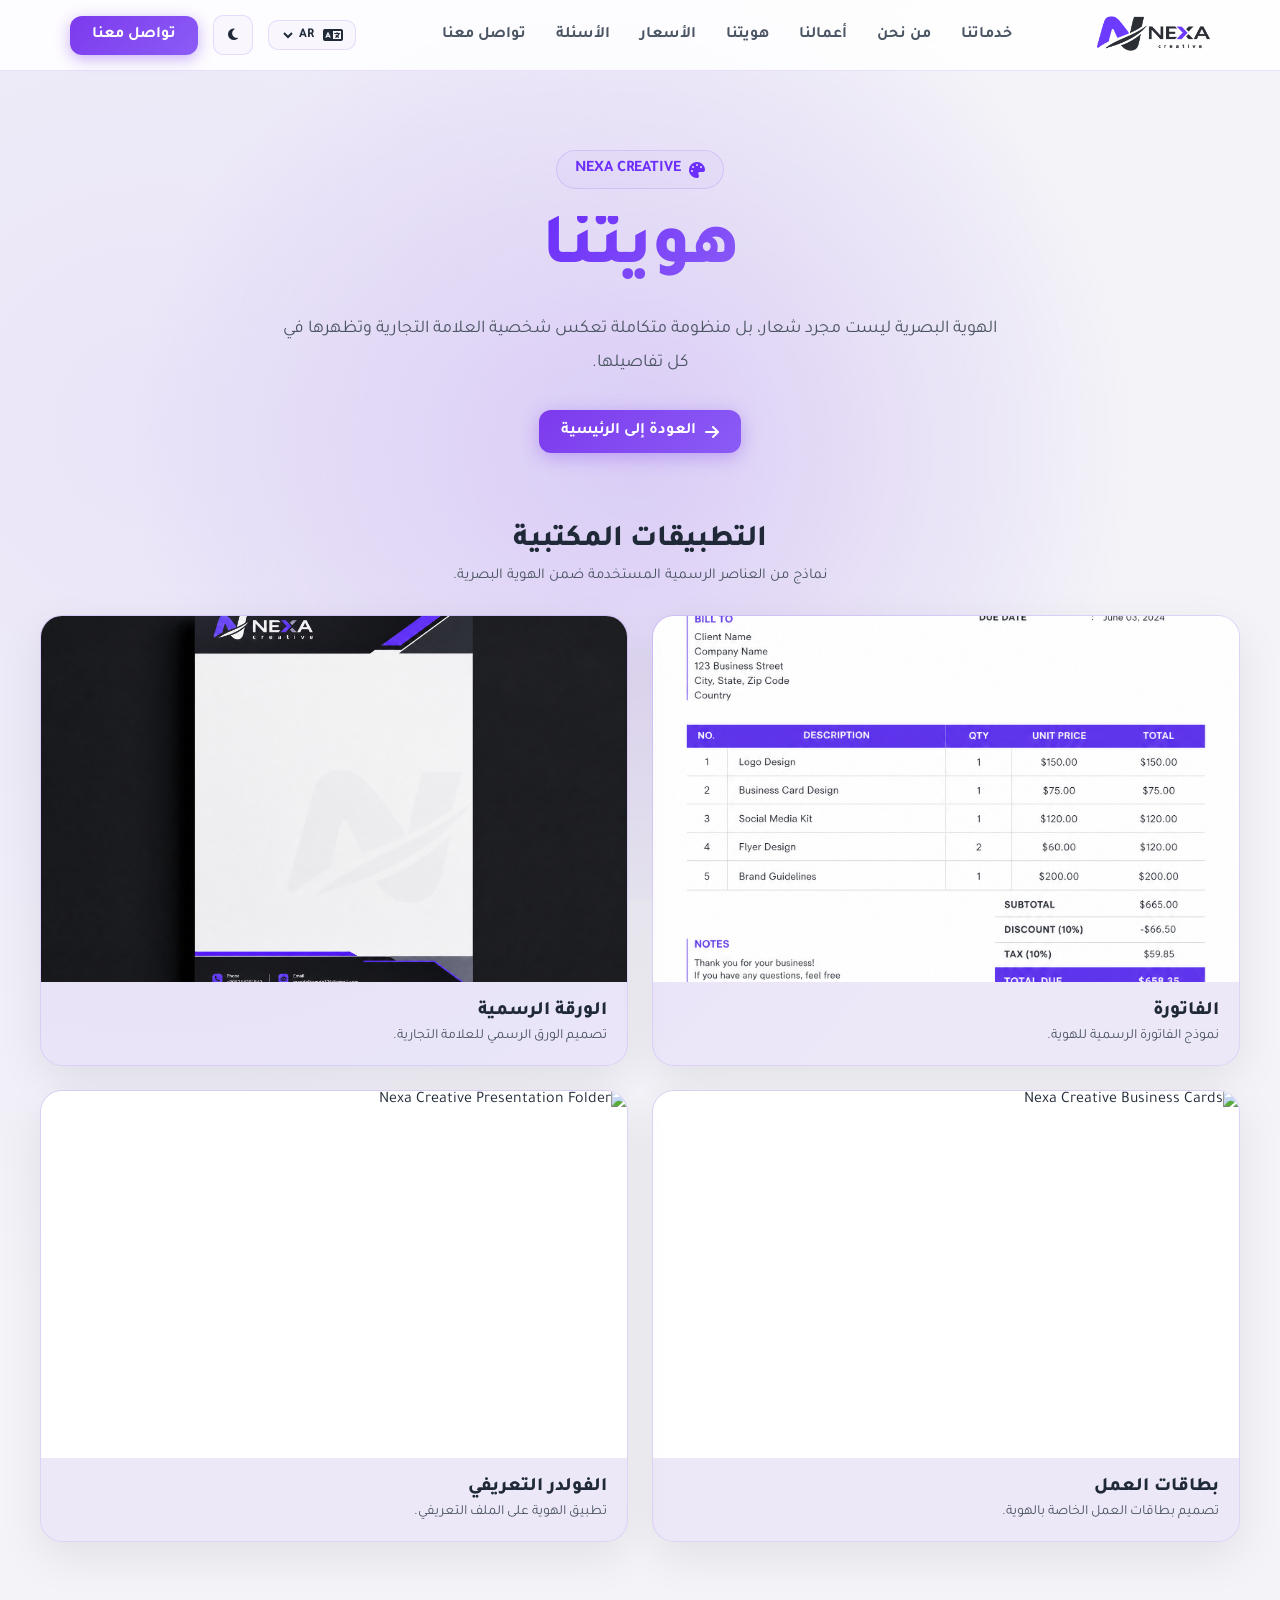
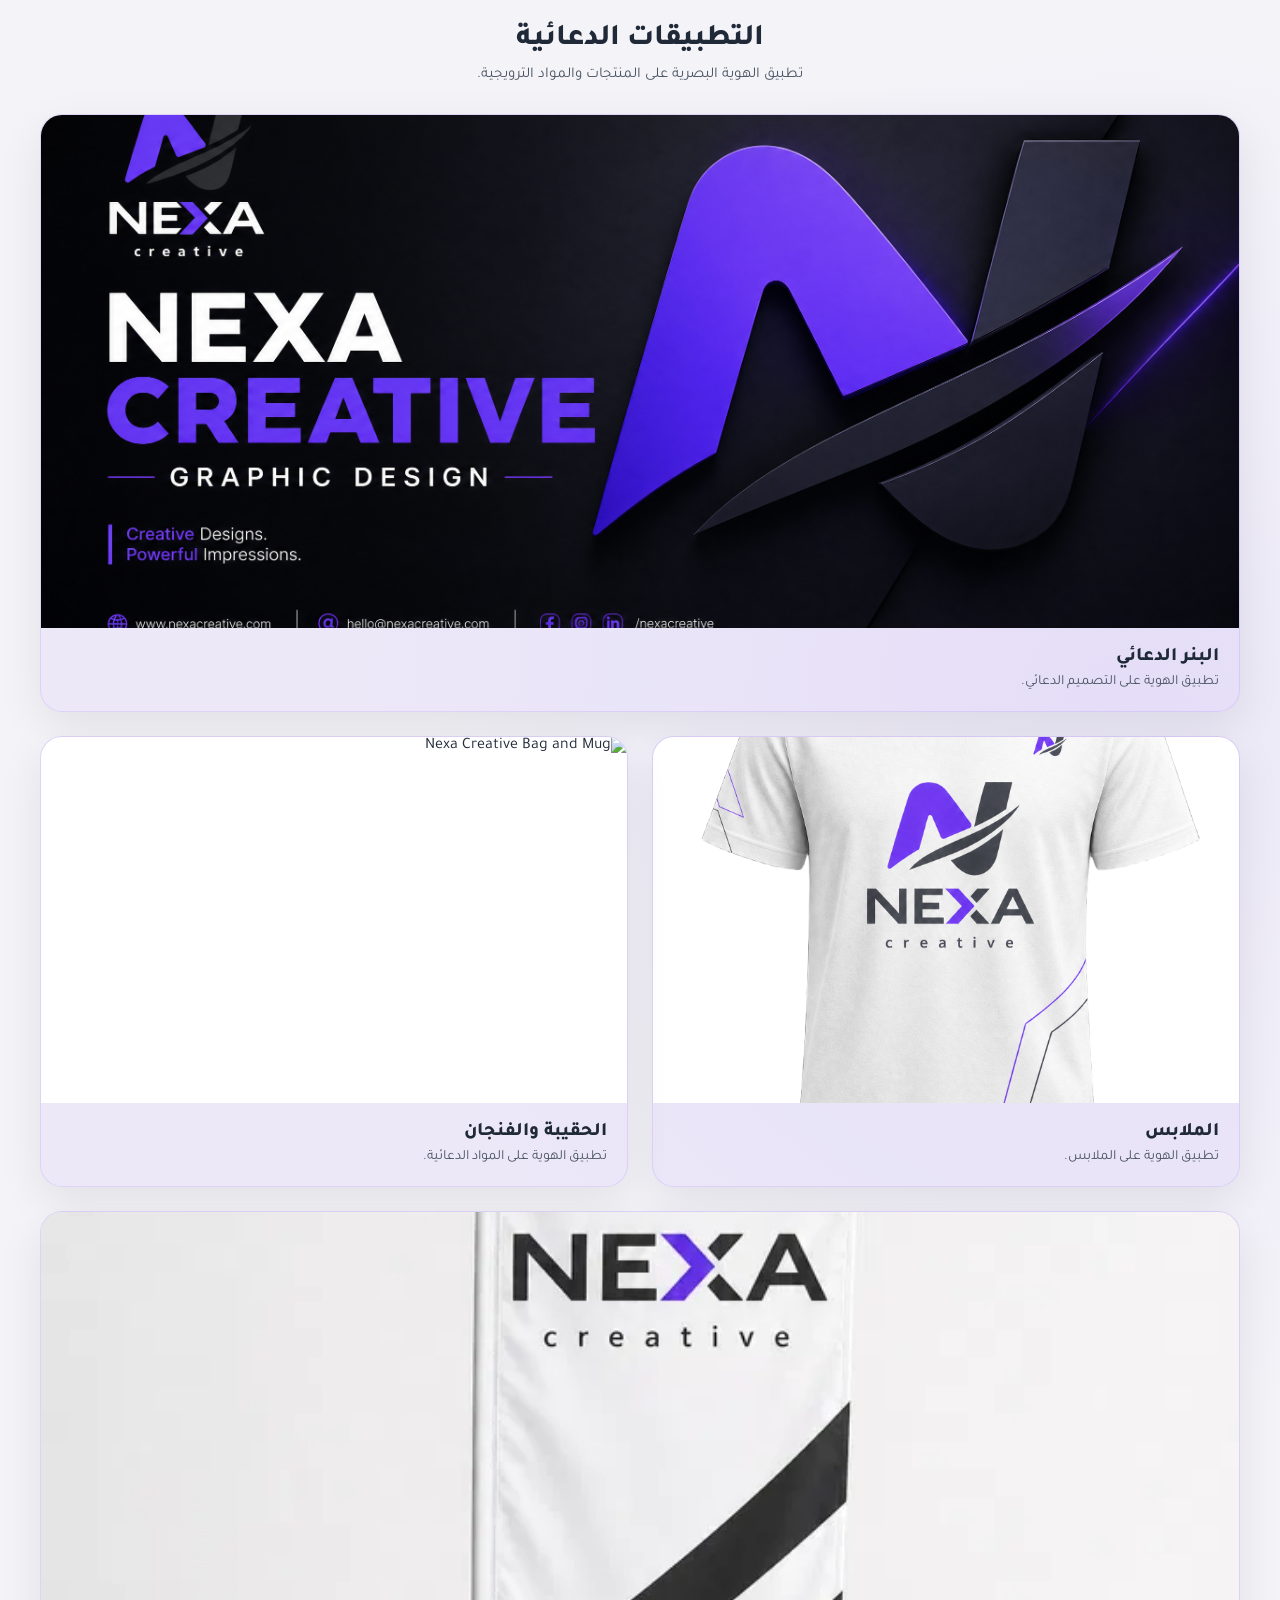
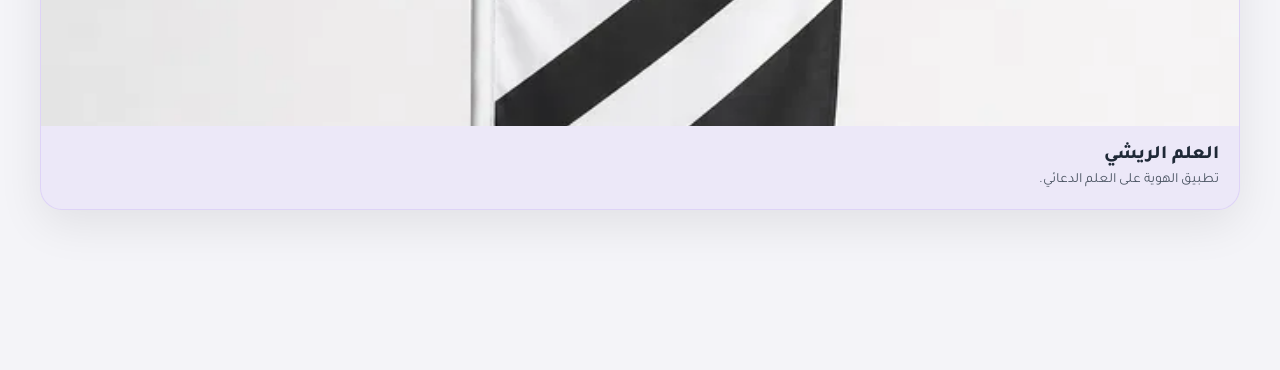
==== commit dea97f18: "Rename identity-2.html to identity.html" ====
--- a/identity.html
+++ b/identity.html
@@ -1,11 +1,10 @@
 <!DOCTYPE html>
-<html lang="ar" dir="rtl">
+<html lang="ar" dir="rtl" data-theme="light">
 <head>
 <meta charset="UTF-8">
 <meta name="viewport" content="width=device-width, initial-scale=1.0">
 <title>Nexa Creative — هويتنا</title>
 <meta name="description" content="الهوية البصرية لـ Nexa Creative وتطبيقاتها المختلفة.">
-<meta name="theme-color" content="#6C2EFB">
 <link rel="preconnect" href="https://fonts.googleapis.com">
 <link rel="preconnect" href="https://fonts.gstatic.com" crossorigin>
 <link href="https://fonts.googleapis.com/css2?family=Inter:wght@400;500;600;700;800&family=Tajawal:wght@400;500;700;800&display=swap" rel="stylesheet">
@@ -25,20 +24,21 @@
 .identity-category-head h2{margin:0 0 8px;color:var(--text-main);font-size:30px;font-weight:800}
 .identity-category-head p{margin:0;color:var(--text-muted);font-size:15px}
 .identity-grid{display:grid;grid-template-columns:repeat(2,minmax(0,1fr));gap:24px}
-.identity-card{position:relative;overflow:hidden;border-radius:22px;background:var(--glass-card);border:1px solid var(--border);box-shadow:0 15px 45px rgba(0,0,0,.08);transition:transform .35s ease,box-shadow .35s ease,border-color .35s ease;cursor:pointer}
+.identity-card{position:relative;overflow:hidden;border-radius:22px;background:var(--glass-card);border:1px solid var(--border);box-shadow:0 15px 45px rgba(0,0,0,.08);transition:transform .45s cubic-bezier(.2,.8,.2,1),box-shadow .45s ease,border-color .45s ease;cursor:pointer}
 .identity-card:hover{transform:translateY(-7px);border-color:var(--primary);box-shadow:0 20px 55px rgba(108,46,251,.18)}
-.identity-image{width:100%;aspect-ratio:16/10;display:block;object-fit:cover;background:#fff;transition:transform .5s ease}
+.identity-image{width:100%;aspect-ratio:16/10;display:block;object-fit:cover;background:#fff;transition:transform .7s cubic-bezier(.2,.8,.2,1)}
 .identity-card:hover .identity-image{transform:scale(1.035)}
 .identity-info{padding:18px 20px 20px;background:var(--glass-card)}
 .identity-info h3{margin:0 0 5px;color:var(--text-main);font-size:19px;font-weight:800}
 .identity-info p{margin:0;color:var(--text-muted);font-size:14px}
 .identity-full{grid-column:1/-1}
 .identity-full .identity-image{aspect-ratio:21/9}
-.identity-back{display:inline-flex;align-items:center;justify-content:center;gap:9px;margin-top:30px;padding:12px 22px;border-radius:12px;text-decoration:none;font-weight:700;color:#fff;background:linear-gradient(135deg,#7c3aed,#8b5cf6);box-shadow:0 4px 18px rgba(124,58,237,.35);transition:.3s ease}
+.identity-back{display:inline-flex;align-items:center;justify-content:center;gap:9px;margin-top:30px;padding:12px 22px;border-radius:12px;text-decoration:none;font-weight:700;color:#fff;background:linear-gradient(135deg,#7c3aed,#8b5cf6);box-shadow:0 4px 18px rgba(124,58,237,.35);transition:.35s ease}
 .identity-back:hover{transform:translateY(-2px);box-shadow:0 8px 25px rgba(124,58,237,.5)}
-.identity-lightbox{position:fixed;inset:0;z-index:99999;display:none;align-items:center;justify-content:center;padding:25px;background:rgba(0,0,0,.88);backdrop-filter:blur(10px)}
-.identity-lightbox.active{display:flex}
-.identity-lightbox img{max-width:min(1100px,95vw);max-height:88vh;object-fit:contain;border-radius:14px;box-shadow:0 20px 80px rgba(0,0,0,.5)}
+.identity-lightbox{position:fixed;inset:0;z-index:99999;display:none;align-items:center;justify-content:center;padding:25px;background:rgba(0,0,0,.88);backdrop-filter:blur(10px);opacity:0;transition:opacity .3s ease}
+.identity-lightbox.active{display:flex;opacity:1}
+.identity-lightbox img{max-width:min(1100px,95vw);max-height:88vh;object-fit:contain;border-radius:14px;box-shadow:0 20px 80px rgba(0,0,0,.5);transform:scale(.96);transition:transform .35s ease}
+.identity-lightbox.active img{transform:scale(1)}
 .identity-close{position:absolute;top:22px;right:25px;width:45px;height:45px;border:1px solid rgba(255,255,255,.2);border-radius:50%;background:rgba(255,255,255,.1);color:#fff;font-size:22px;cursor:pointer;display:flex;align-items:center;justify-content:center}
 .identity-close:hover{background:rgba(255,255,255,.2)}
 @media(max-width:768px){.identity-hero{margin-top:125px;margin-bottom:50px}.identity-hero p{font-size:16px}.identity-container{width:min(100% - 25px,600px)}.identity-grid{grid-template-columns:1fr;gap:18px}.identity-full{grid-column:auto}.identity-full .identity-image{aspect-ratio:16/10}.identity-category{margin-bottom:60px}.identity-category-head h2{font-size:25px}}
@@ -50,48 +50,59 @@
 <div class="nav-container">
 <a href="index.html" class="logo"><img src="Logo (1).png" alt="Nexa Creative Logo"></a>
 <ul class="nav-links">
-<li><a href="index.html#services">خدماتنا</a></li>
-<li><a href="index.html#about">من نحن</a></li>
-<li><a href="index.html#portfolio">أعمالنا</a></li>
-<li><a href="identity.html">هويتنا</a></li>
-<li><a href="index.html#pricing">الأسعار</a></li>
-<li><a href="index.html#faq">الأسئلة</a></li>
-<li><a href="index.html#contact">تواصل معنا</a></li>
+<li><a href="index.html#services" data-i18n="nav.services">خدماتنا</a></li>
+<li><a href="index.html#about" data-i18n="nav.about">من نحن</a></li>
+<li><a href="index.html#portfolio" data-i18n="nav.portfolio">أعمالنا</a></li>
+<li><a href="identity.html" data-i18n="nav.identity">هويتنا</a></li>
+<li><a href="index.html#pricing" data-i18n="nav.pricing">الأسعار</a></li>
+<li><a href="index.html#faq" data-i18n="nav.faq">الأسئلة</a></li>
+<li><a href="index.html#contact" data-i18n="nav.contact">تواصل معنا</a></li>
 </ul>
 <div class="nav-actions">
-<div class="lang-selector"><i class="fa-solid fa-language"></i><select id="languageSelector"><option value="ar">AR</option><option value="en">EN</option><option value="tr">TR</option></select></div>
+<div class="lang-selector">
+<i class="fa-solid fa-language"></i>
+<select id="langSelect" aria-label="Language">
+<option value="ar">AR</option><option value="en">EN</option><option value="tr">TR</option>
+</select>
+</div>
 <button class="theme-toggle-btn" id="themeToggle" type="button" aria-label="تغيير المظهر"><i class="fa-solid fa-moon"></i></button>
-<a href="index.html#contact" class="btn-contact">تواصل معنا</a>
+<a href="index.html#contact" class="btn-contact" data-i18n="nav.contact">تواصل معنا</a>
 </div>
 </div>
 </header>
 
 <main class="identity-page">
 <section class="identity-hero">
-<div class="identity-badge"><i class="fa-solid fa-palette"></i>NEXA CREATIVE</div>
-<h1><span>هويتنا</span></h1>
-<p>الهوية البصرية ليست مجرد شعار، بل منظومة متكاملة تعكس شخصية العلامة التجارية وتظهرها في كل تفاصيلها. نستعرض هنا تطبيقات هوية NEXA Creative.</p>
-<a href="index.html" class="identity-back"><i class="fa-solid fa-arrow-right"></i>العودة إلى الرئيسية</a>
+<div class="identity-badge"><i class="fa-solid fa-palette"></i><span>NEXA CREATIVE</span></div>
+<h1><span data-i18n="identity.title">هويتنا</span></h1>
+<p data-i18n="identity.desc">الهوية البصرية ليست مجرد شعار، بل منظومة متكاملة تعكس شخصية العلامة التجارية وتظهرها في كل تفاصيلها.</p>
+<a href="index.html" class="identity-back"><i class="fa-solid fa-arrow-right"></i><span data-i18n="identity.back">العودة إلى الرئيسية</span></a>
 </section>
 
 <div class="identity-container">
 <section class="identity-category">
-<div class="identity-category-head"><h2>التطبيقات المكتبية</h2><p>نماذج من العناصر الرسمية المستخدمة ضمن الهوية البصرية.</p></div>
+<div class="identity-category-head">
+<h2 data-i18n="identity.office.title">التطبيقات المكتبية</h2>
+<p data-i18n="identity.office.desc">نماذج من العناصر الرسمية المستخدمة ضمن الهوية البصرية.</p>
+</div>
 <div class="identity-grid">
-<article class="identity-card"><img class="identity-image" src="identity/nexa-invoice.png" alt="Nexa Creative Invoice" loading="lazy"><div class="identity-info"><h3>الفاتورة</h3><p>نموذج الفاتورة الرسمية للهوية.</p></div></article>
-<article class="identity-card"><img class="identity-image" src="identity/nexa-letterhead.png" alt="Nexa Creative Letterhead" loading="lazy"><div class="identity-info"><h3>الورقة الرسمية</h3><p>تصميم الورق الرسمي للعلامة التجارية.</p></div></article>
-<article class="identity-card"><img class="identity-image" src="identity/nexa-business-cards.png" alt="Nexa Creative Business Cards" loading="lazy"><div class="identity-info"><h3>بطاقات العمل</h3><p>تصميم بطاقات العمل الخاصة بالهوية.</p></div></article>
-<article class="identity-card"><img class="identity-image" src="identity/nexa-presentation-folder.png" alt="Nexa Creative Presentation Folder" loading="lazy"><div class="identity-info"><h3>الفولدر التعريفي</h3><p>تطبيق الهوية على الملف التعريفي.</p></div></article>
+<article class="identity-card"><img class="identity-image" src="identity/nexa-invoice.png" alt="Nexa Creative Invoice" loading="lazy"><div class="identity-info"><h3 data-i18n="identity.invoice.title">الفاتورة</h3><p data-i18n="identity.invoice.desc">نموذج الفاتورة الرسمية للهوية.</p></div></article>
+<article class="identity-card"><img class="identity-image" src="identity/nexa-letterhead.png" alt="Nexa Creative Letterhead" loading="lazy"><div class="identity-info"><h3 data-i18n="identity.letterhead.title">الورقة الرسمية</h3><p data-i18n="identity.letterhead.desc">تصميم الورق الرسمي للعلامة التجارية.</p></div></article>
+<article class="identity-card"><img class="identity-image" src="identity/nexa-business-cards.png" alt="Nexa Creative Business Cards" loading="lazy"><div class="identity-info"><h3 data-i18n="identity.cards.title">بطاقات العمل</h3><p data-i18n="identity.cards.desc">تصميم بطاقات العمل الخاصة بالهوية.</p></div></article>
+<article class="identity-card"><img class="identity-image" src="identity/nexa-presentation-folder.png" alt="Nexa Creative Presentation Folder" loading="lazy"><div class="identity-info"><h3 data-i18n="identity.folder.title">الفولدر التعريفي</h3><p data-i18n="identity.folder.desc">تطبيق الهوية على الملف التعريفي.</p></div></article>
 </div>
 </section>
 
 <section class="identity-category">
-<div class="identity-category-head"><h2>التطبيقات الدعائية</h2><p>تطبيق الهوية البصرية على المنتجات والمواد الترويجية.</p></div>
+<div class="identity-category-head">
+<h2 data-i18n="identity.promotional.title">التطبيقات الدعائية</h2>
+<p data-i18n="identity.promotional.desc">تطبيق الهوية البصرية على المنتجات والمواد الترويجية.</p>
+</div>
 <div class="identity-grid">
-<article class="identity-card identity-full"><img class="identity-image" src="identity/nexa-brand-banner.png" alt="Nexa Creative Brand Banner" loading="lazy"><div class="identity-info"><h3>البنر الدعائي</h3><p>تطبيق الهوية على التصميم الدعائي.</p></div></article>
-<article class="identity-card"><img class="identity-image" src="identity/nexa-tshirt.png" alt="Nexa Creative T-Shirt" loading="lazy"><div class="identity-info"><h3>الملابس</h3><p>تطبيق الهوية على الملابس.</p></div></article>
-<article class="identity-card"><img class="identity-image" src="identity/nexa-bag.png" alt="Nexa Creative Bag and Mug" loading="lazy"><div class="identity-info"><h3>الحقيبة والفنجان</h3><p>تطبيق الهوية على المواد الدعائية.</p></div></article>
-<article class="identity-card identity-full"><img class="identity-image" src="identity/nexa-feather-flag.png" alt="Nexa Creative Feather Flag" loading="lazy"><div class="identity-info"><h3>العلم الريشي</h3><p>تطبيق الهوية على العلم الدعائي.</p></div></article>
+<article class="identity-card identity-full"><img class="identity-image" src="identity/nexa-brand-banner.png" alt="Nexa Creative Brand Banner" loading="lazy"><div class="identity-info"><h3 data-i18n="identity.banner.title">البنر الدعائي</h3><p data-i18n="identity.banner.desc">تطبيق الهوية على التصميم الدعائي.</p></div></article>
+<article class="identity-card"><img class="identity-image" src="identity/nexa-tshirt.png" alt="Nexa Creative T-Shirt" loading="lazy"><div class="identity-info"><h3 data-i18n="identity.tshirt.title">الملابس</h3><p data-i18n="identity.tshirt.desc">تطبيق الهوية على الملابس.</p></div></article>
+<article class="identity-card"><img class="identity-image" src="identity/nexa-bag.png" alt="Nexa Creative Bag and Mug" loading="lazy"><div class="identity-info"><h3 data-i18n="identity.bag.title">الحقيبة والفنجان</h3><p data-i18n="identity.bag.desc">تطبيق الهوية على المواد الدعائية.</p></div></article>
+<article class="identity-card identity-full"><img class="identity-image" src="identity/nexa-feather-flag.png" alt="Nexa Creative Feather Flag" loading="lazy"><div class="identity-info"><h3 data-i18n="identity.flag.title">العلم الريشي</h3><p data-i18n="identity.flag.desc">تطبيق الهوية على العلم الدعائي.</p></div></article>
 </div>
 </section>
 </div>
@@ -103,52 +114,148 @@
 </div>
 
 <script>
-const cards=document.querySelectorAll(".identity-card");
-const lightbox=document.getElementById("identityLightbox");
-const lightboxImage=document.getElementById("identityLightboxImage");
-const closeBtn=document.getElementById("identityClose");
-
-cards.forEach(card=>{
- const image=card.querySelector(".identity-image");
- if(!image)return;
- card.addEventListener("click",()=>{
-  lightboxImage.src=image.src;
-  lightboxImage.alt=image.alt;
-  lightbox.classList.add("active");
-  lightbox.setAttribute("aria-hidden","false");
-  document.body.style.overflow="hidden";
- });
+/* نفس نظام موقعك الرئيسي: الوضع الليلي/النهاري */
+const themeToggle = document.getElementById('themeToggle');
+const htmlEl = document.documentElement;
+
+const savedTheme = localStorage.getItem('nexa-theme');
+if (savedTheme === 'dark' || savedTheme === 'light') {
+    htmlEl.setAttribute('data-theme', savedTheme);
+}
+
+function updateThemeIcon() {
+    if (!themeToggle) return;
+    const currentTheme = htmlEl.getAttribute('data-theme');
+    themeToggle.innerHTML = currentTheme === 'dark'
+        ? '<i class="fa-solid fa-sun"></i>'
+        : '<i class="fa-solid fa-moon"></i>';
+}
+
+updateThemeIcon();
+
+if (themeToggle) {
+    themeToggle.addEventListener('click', () => {
+        const currentTheme = htmlEl.getAttribute('data-theme');
+
+        if (currentTheme === 'light') {
+            htmlEl.setAttribute('data-theme', 'dark');
+            localStorage.setItem('nexa-theme', 'dark');
+        } else {
+            htmlEl.setAttribute('data-theme', 'light');
+            localStorage.setItem('nexa-theme', 'light');
+        }
+
+        updateThemeIcon();
+    });
+}
+
+/* نفس نظام ترجمة موقعك الرئيسي + محتوى هويتنا */
+const translations = {
+    ar: {
+        "nav.services":"خدماتنا","nav.about":"من نحن","nav.portfolio":"أعمالنا","nav.identity":"هويتنا","nav.pricing":"الأسعار","nav.faq":"الأسئلة","nav.contact":"تواصل معنا",
+        "identity.title":"هويتنا","identity.desc":"الهوية البصرية ليست مجرد شعار، بل منظومة متكاملة تعكس شخصية العلامة التجارية وتظهرها في كل تفاصيلها.","identity.back":"العودة إلى الرئيسية",
+        "identity.office.title":"التطبيقات المكتبية","identity.office.desc":"نماذج من العناصر الرسمية المستخدمة ضمن الهوية البصرية.",
+        "identity.invoice.title":"الفاتورة","identity.invoice.desc":"نموذج الفاتورة الرسمية للهوية.",
+        "identity.letterhead.title":"الورقة الرسمية","identity.letterhead.desc":"تصميم الورق الرسمي للعلامة التجارية.",
+        "identity.cards.title":"بطاقات العمل","identity.cards.desc":"تصميم بطاقات العمل الخاصة بالهوية.",
+        "identity.folder.title":"الفولدر التعريفي","identity.folder.desc":"تطبيق الهوية على الملف التعريفي.",
+        "identity.promotional.title":"التطبيقات الدعائية","identity.promotional.desc":"تطبيق الهوية البصرية على المنتجات والمواد الترويجية.",
+        "identity.banner.title":"البنر الدعائي","identity.banner.desc":"تطبيق الهوية على التصميم الدعائي.",
+        "identity.tshirt.title":"الملابس","identity.tshirt.desc":"تطبيق الهوية على الملابس.",
+        "identity.bag.title":"الحقيبة والفنجان","identity.bag.desc":"تطبيق الهوية على المواد الدعائية.",
+        "identity.flag.title":"العلم الريشي","identity.flag.desc":"تطبيق الهوية على العلم الدعائي."
+    },
+    en: {
+        "nav.services":"Services","nav.about":"About","nav.portfolio":"Portfolio","nav.identity":"Our Identity","nav.pricing":"Pricing","nav.faq":"FAQ","nav.contact":"Contact Us",
+        "identity.title":"Our Identity","identity.desc":"A visual identity is more than a logo. It is a complete system that reflects the personality of a brand across every detail.","identity.back":"Back to Home",
+        "identity.office.title":"Office Applications","identity.office.desc":"Official brand materials used throughout the visual identity.",
+        "identity.invoice.title":"Invoice","identity.invoice.desc":"Official branded invoice design.",
+        "identity.letterhead.title":"Letterhead","identity.letterhead.desc":"Official branded letterhead design.",
+        "identity.cards.title":"Business Cards","identity.cards.desc":"Branded business card design.",
+        "identity.folder.title":"Presentation Folder","identity.folder.desc":"Branded presentation folder.",
+        "identity.promotional.title":"Promotional Applications","identity.promotional.desc":"Applying the visual identity to promotional products and materials.",
+        "identity.banner.title":"Brand Banner","identity.banner.desc":"Visual identity applied to a promotional banner.",
+        "identity.tshirt.title":"T-Shirt","identity.tshirt.desc":"Visual identity applied to clothing.",
+        "identity.bag.title":"Bag & Mug","identity.bag.desc":"Visual identity applied to promotional materials.",
+        "identity.flag.title":"Feather Flag","identity.flag.desc":"Visual identity applied to a promotional feather flag."
+    },
+    tr: {
+        "nav.services":"Hizmetlerimiz","nav.about":"Hakkımızda","nav.portfolio":"Projelerimiz","nav.identity":"Kurumsal Kimliğimiz","nav.pricing":"Fiyatlar","nav.faq":"SSS","nav.contact":"İletişim",
+        "identity.title":"Kurumsal Kimliğimiz","identity.desc":"Görsel kimlik yalnızca bir logodan ibaret değildir. Markanın karakterini her ayrıntıda yansıtan bütünsel bir sistemdir.","identity.back":"Ana Sayfaya Dön",
+        "identity.office.title":"Kurumsal Uygulamalar","identity.office.desc":"Görsel kimlikte kullanılan resmi kurumsal uygulamalar.",
+        "identity.invoice.title":"Fatura","identity.invoice.desc":"Kurumsal fatura tasarımı.",
+        "identity.letterhead.title":"Antetli Kağıt","identity.letterhead.desc":"Kurumsal antetli kağıt tasarımı.",
+        "identity.cards.title":"Kartvizit","identity.cards.desc":"Kurumsal kartvizit tasarımı.",
+        "identity.folder.title":"Sunum Dosyası","identity.folder.desc":"Kurumsal sunum dosyası.",
+        "identity.promotional.title":"Promosyon Uygulamaları","identity.promotional.desc":"Görsel kimliğin promosyon ürünleri ve materyallerine uygulanması.",
+        "identity.banner.title":"Tanıtım Bannerı","identity.banner.desc":"Görsel kimliğin tanıtım bannerına uygulanması.",
+        "identity.tshirt.title":"Tişört","identity.tshirt.desc":"Görsel kimliğin kıyafet üzerine uygulanması.",
+        "identity.bag.title":"Çanta ve Kupa","identity.bag.desc":"Görsel kimliğin promosyon ürünlerine uygulanması.",
+        "identity.flag.title":"Feather Flag","identity.flag.desc":"Görsel kimliğin tanıtım bayrağına uygulanması."
+    }
+};
+
+const langSelect = document.getElementById('langSelect');
+
+function applyLanguage(lang) {
+    if (!translations[lang]) lang = 'ar';
+
+    document.documentElement.lang = lang;
+    document.documentElement.dir = (lang === 'en' || lang === 'tr') ? 'ltr' : 'rtl';
+
+    document.querySelectorAll('[data-i18n]').forEach(el => {
+        const key = el.getAttribute('data-i18n');
+        if (translations[lang] && translations[lang][key]) {
+            el.innerText = translations[lang][key];
+        }
+    });
+
+    if (langSelect) langSelect.value = lang;
+    localStorage.setItem('nexa-language', lang);
+}
+
+const savedLang = localStorage.getItem('nexa-language') || 'ar';
+applyLanguage(savedLang);
+
+if (langSelect) {
+    langSelect.addEventListener('change', e => {
+        applyLanguage(e.target.value);
+    });
+}
+
+/* Lightbox */
+const cards = document.querySelectorAll('.identity-card');
+const lightbox = document.getElementById('identityLightbox');
+const lightboxImage = document.getElementById('identityLightboxImage');
+const closeButton = document.getElementById('identityClose');
+
+cards.forEach(card => {
+    const image = card.querySelector('.identity-image');
+    if (!image) return;
+
+    card.addEventListener('click', () => {
+        lightboxImage.src = image.src;
+        lightboxImage.alt = image.alt;
+        lightbox.classList.add('active');
+        lightbox.setAttribute('aria-hidden', 'false');
+        document.body.style.overflow = 'hidden';
+    });
 });
 
-function closeLightbox(){
- lightbox.classList.remove("active");
- lightbox.setAttribute("aria-hidden","true");
- document.body.style.overflow="";
- setTimeout(()=>lightboxImage.src="",250);
-}
-
-closeBtn.addEventListener("click",closeLightbox);
-lightbox.addEventListener("click",e=>{if(e.target===lightbox)closeLightbox();});
-document.addEventListener("keydown",e=>{if(e.key==="Escape")closeLightbox();});
-
-const themeToggle=document.getElementById("themeToggle");
-if(themeToggle){
- themeToggle.addEventListener("click",()=>{
-  document.body.classList.toggle("dark-mode");
-  const icon=themeToggle.querySelector("i");
-  const dark=document.body.classList.contains("dark-mode");
-  icon.classList.toggle("fa-sun",dark);
-  icon.classList.toggle("fa-moon",!dark);
-  localStorage.setItem("nexa-theme",dark?"dark":"light");
- });
- const saved=localStorage.getItem("nexa-theme");
- if(saved==="dark"){
-  document.body.classList.add("dark-mode");
-  const icon=themeToggle.querySelector("i");
-  icon.classList.remove("fa-moon");
-  icon.classList.add("fa-sun");
- }
-}
+function closeLightbox() {
+    lightbox.classList.remove('active');
+    lightbox.setAttribute('aria-hidden', 'true');
+    document.body.style.overflow = '';
+    setTimeout(() => lightboxImage.src = '', 250);
+}
+
+closeButton.addEventListener('click', closeLightbox);
+lightbox.addEventListener('click', e => {
+    if (e.target === lightbox) closeLightbox();
+});
+document.addEventListener('keydown', e => {
+    if (e.key === 'Escape') closeLightbox();
+});
 </script>
 </body>
-</html>+</html>
--- a/style.css
+++ b/style.css
@@ -1436,3 +1436,27 @@
         gap: 12px;
     }
 }
+
+.identity-nav-link {
+    display: inline-flex;
+    align-items: center;
+    justify-content: center;
+    text-decoration: none;
+    color: var(--text-main);
+    font-weight: 700;
+    font-size: 14px;
+    white-space: nowrap;
+    transition: color .3s ease, transform .3s ease;
+}
+
+.identity-nav-link:hover {
+    color: var(--primary);
+    transform: translateY(-1px);
+}
+
+@media (max-width: 768px) {
+    .identity-nav-link {
+        font-size: 13px;
+        margin-left: 8px;
+    }
+}
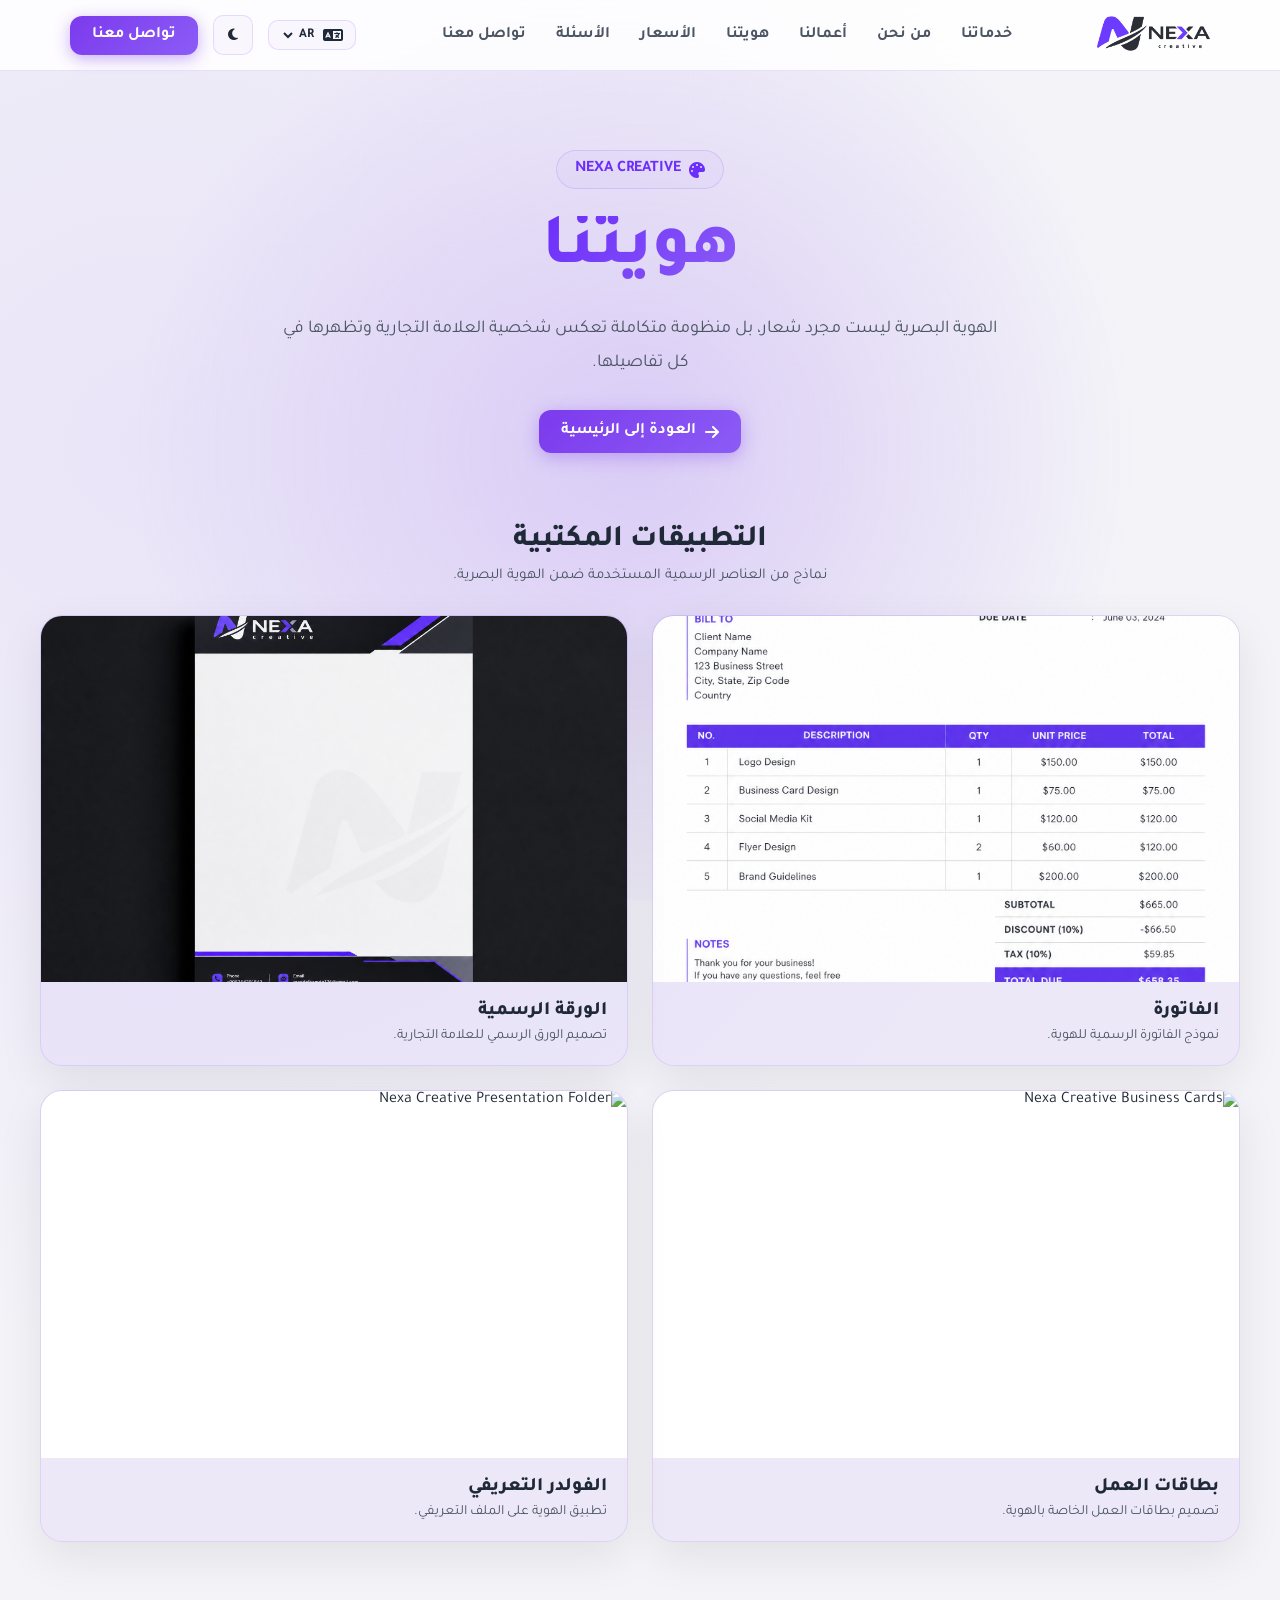
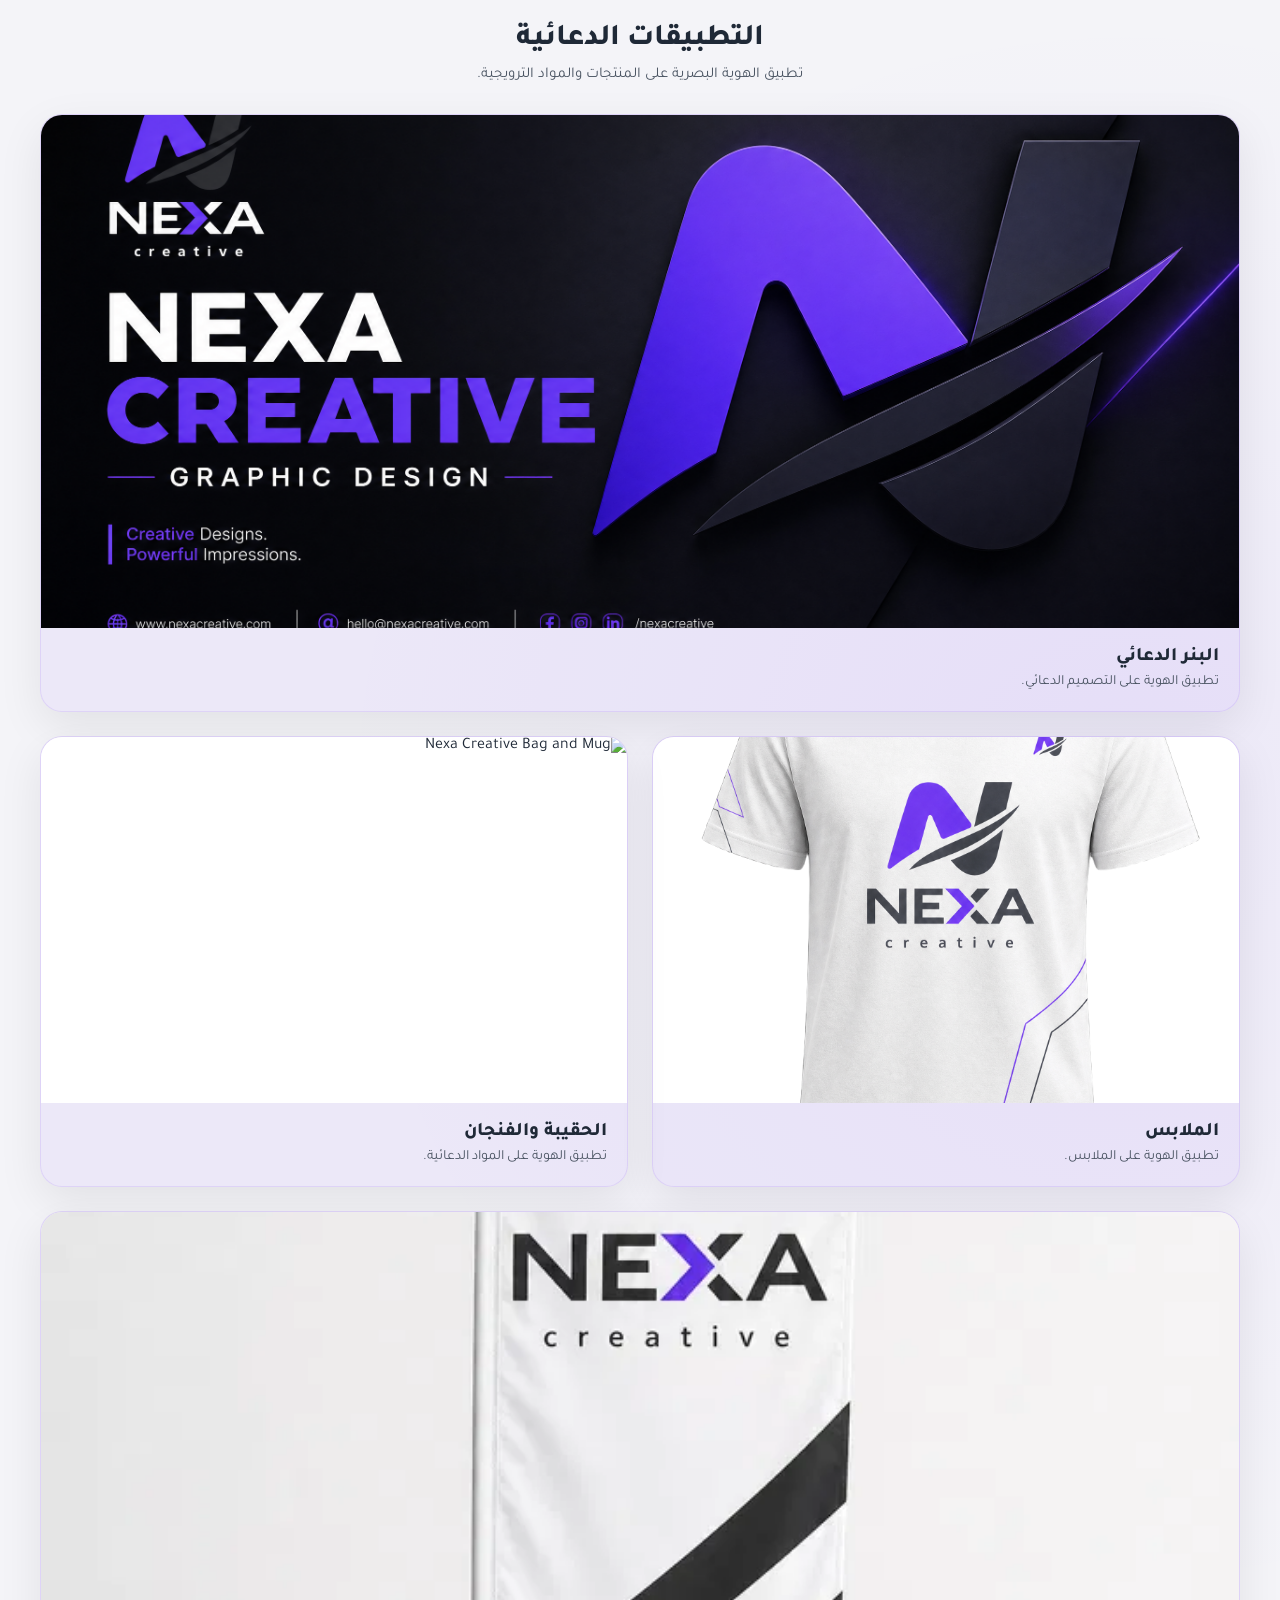
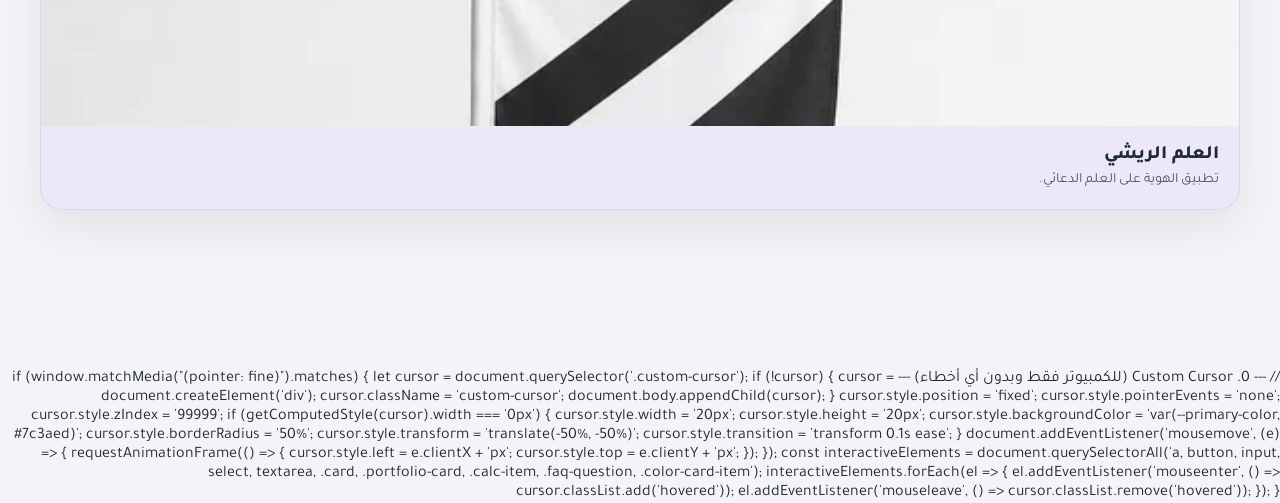
==== commit e46eb5ed: "Implement custom cursor for fine pointer devices Added custom cursor functionality for fine pointer " ====
--- a/identity.html
+++ b/identity.html
@@ -1,5 +1,5 @@
 <!DOCTYPE html>
-<html lang="ar" dir="rtl" data-theme="light">
+<html lang="ar" dir="rtl" data-identity-theme="light">
 <head>
 <meta charset="UTF-8">
 <meta name="viewport" content="width=device-width, initial-scale=1.0">
@@ -114,38 +114,28 @@
 </div>
 
 <script>
-/* نفس نظام موقعك الرئيسي: الوضع الليلي/النهاري */
+/* وضع هويتنا مستقل تماماً عن إعدادات الموقع الرئيسي */
 const themeToggle = document.getElementById('themeToggle');
 const htmlEl = document.documentElement;
 
-const savedTheme = localStorage.getItem('nexa-theme');
-if (savedTheme === 'dark' || savedTheme === 'light') {
-    htmlEl.setAttribute('data-theme', savedTheme);
-}
-
-function updateThemeIcon() {
+function updateIdentityThemeIcon() {
     if (!themeToggle) return;
-    const currentTheme = htmlEl.getAttribute('data-theme');
+    const currentTheme = htmlEl.getAttribute('data-identity-theme') || 'light';
+
     themeToggle.innerHTML = currentTheme === 'dark'
         ? '<i class="fa-solid fa-sun"></i>'
         : '<i class="fa-solid fa-moon"></i>';
 }
 
-updateThemeIcon();
+updateIdentityThemeIcon();
 
 if (themeToggle) {
     themeToggle.addEventListener('click', () => {
-        const currentTheme = htmlEl.getAttribute('data-theme');
-
-        if (currentTheme === 'light') {
-            htmlEl.setAttribute('data-theme', 'dark');
-            localStorage.setItem('nexa-theme', 'dark');
-        } else {
-            htmlEl.setAttribute('data-theme', 'light');
-            localStorage.setItem('nexa-theme', 'light');
-        }
-
-        updateThemeIcon();
+        const currentTheme = htmlEl.getAttribute('data-identity-theme') || 'light';
+        const nextTheme = currentTheme === 'light' ? 'dark' : 'light';
+
+        htmlEl.setAttribute('data-identity-theme', nextTheme);
+        updateIdentityThemeIcon();
     });
 }
 
@@ -211,11 +201,9 @@
     });
 
     if (langSelect) langSelect.value = lang;
-    localStorage.setItem('nexa-language', lang);
-}
-
-const savedLang = localStorage.getItem('nexa-language') || 'ar';
-applyLanguage(savedLang);
+}
+
+applyLanguage('ar');
 
 if (langSelect) {
     langSelect.addEventListener('change', e => {
@@ -259,3 +247,39 @@
 </script>
 </body>
 </html>
+
+ // --- 0. Custom Cursor (للكمبيوتر فقط وبدون أي أخطاء) ---
+    if (window.matchMedia("(pointer: fine)").matches) {
+        let cursor = document.querySelector('.custom-cursor');
+        if (!cursor) {
+            cursor = document.createElement('div');
+            cursor.className = 'custom-cursor';
+            document.body.appendChild(cursor);
+        }
+
+        cursor.style.position = 'fixed';
+        cursor.style.pointerEvents = 'none'; 
+        cursor.style.zIndex = '99999'; 
+        
+        if (getComputedStyle(cursor).width === '0px') {
+            cursor.style.width = '20px';
+            cursor.style.height = '20px';
+            cursor.style.backgroundColor = 'var(--primary-color, #7c3aed)';
+            cursor.style.borderRadius = '50%';
+            cursor.style.transform = 'translate(-50%, -50%)'; 
+            cursor.style.transition = 'transform 0.1s ease';
+        }
+
+        document.addEventListener('mousemove', (e) => {
+            requestAnimationFrame(() => {
+                 cursor.style.left = e.clientX + 'px';
+                 cursor.style.top = e.clientY + 'px';
+            });
+        });
+
+        const interactiveElements = document.querySelectorAll('a, button, input, select, textarea, .card, .portfolio-card, .calc-item, .faq-question, .color-card-item');
+        interactiveElements.forEach(el => {
+            el.addEventListener('mouseenter', () => cursor.classList.add('hovered'));
+            el.addEventListener('mouseleave', () => cursor.classList.remove('hovered'));
+        });
+    }
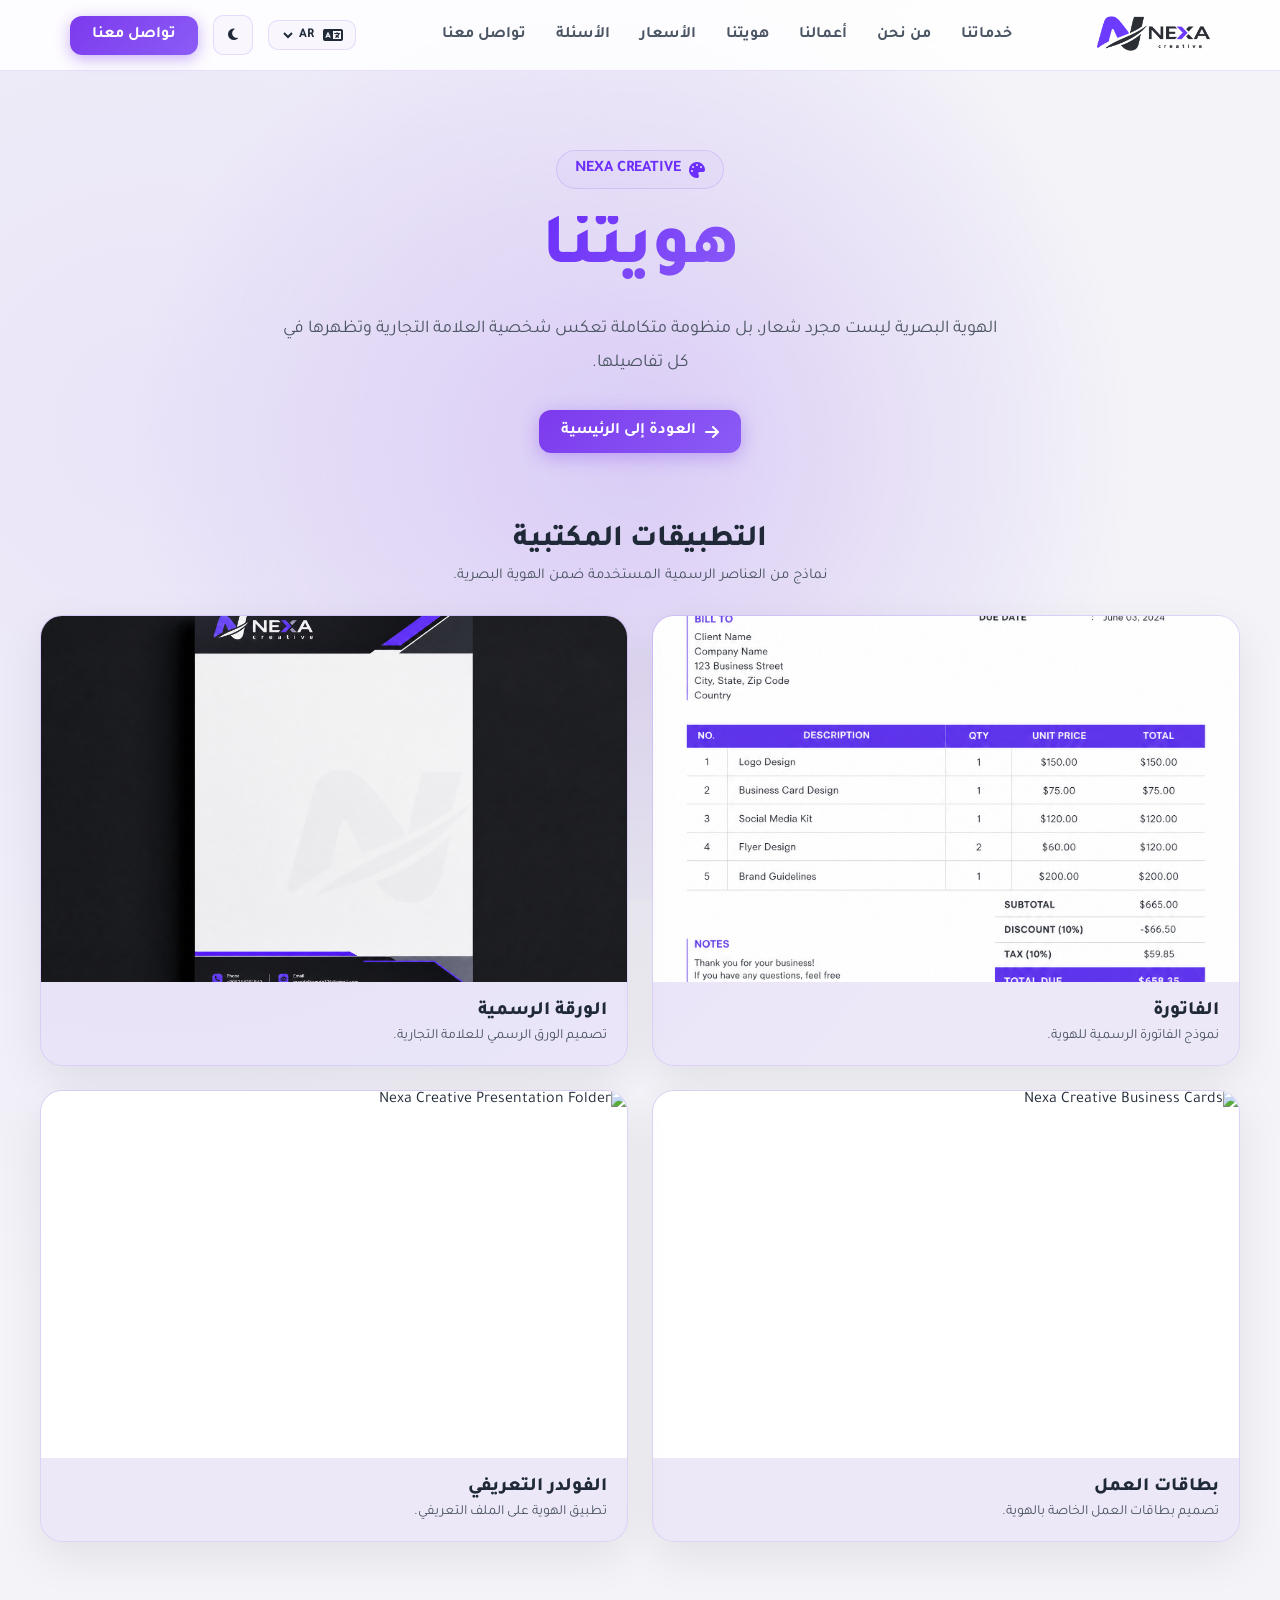
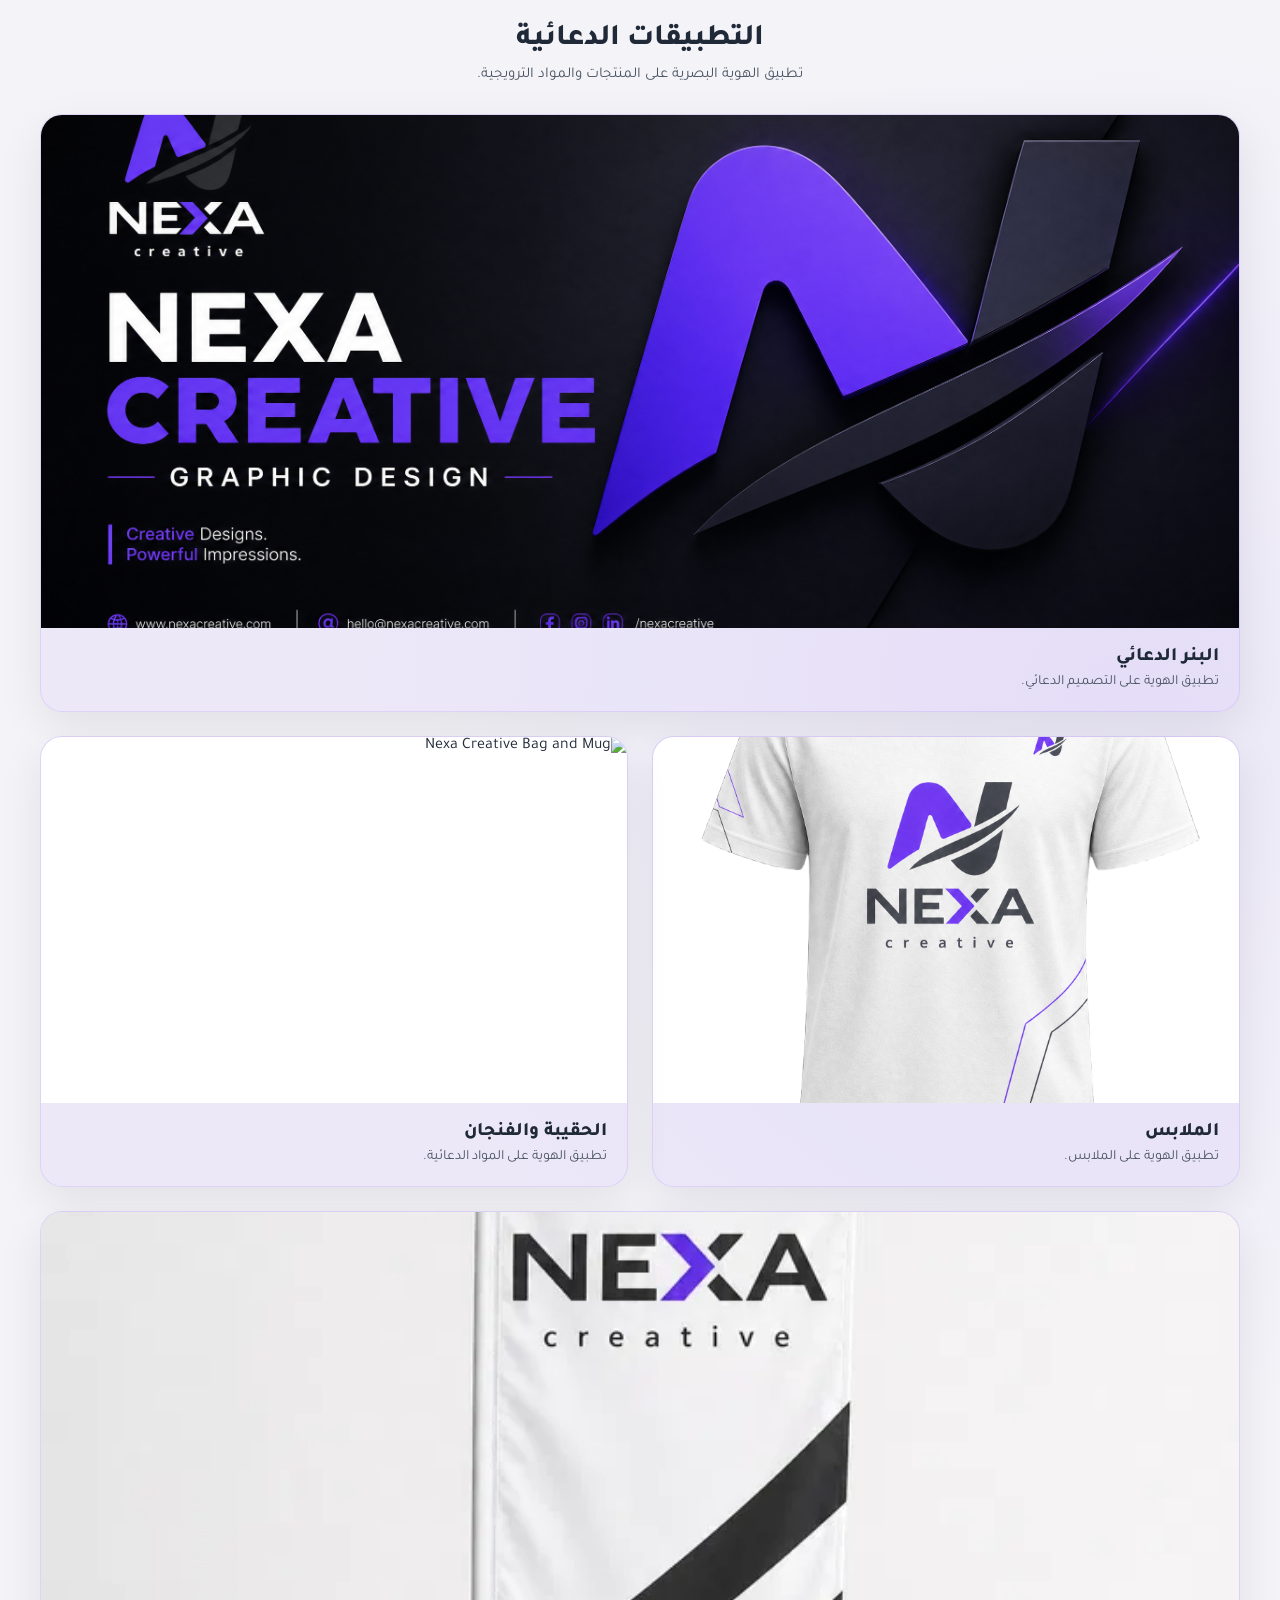
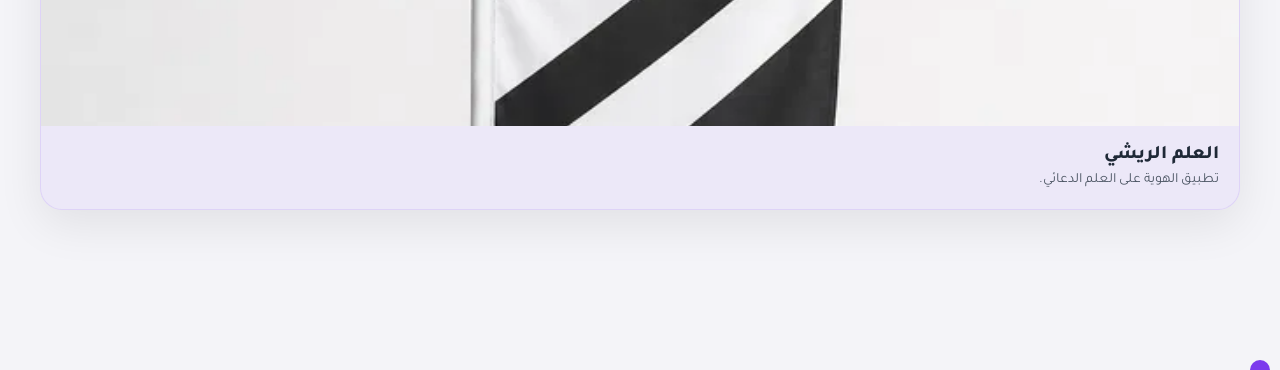
==== commit f21b5019: "Fix HTML structure and close script tag" ====
--- a/identity.html
+++ b/identity.html
@@ -244,9 +244,7 @@
 document.addEventListener('keydown', e => {
     if (e.key === 'Escape') closeLightbox();
 });
-</script>
-</body>
-</html>
+
 
  // --- 0. Custom Cursor (للكمبيوتر فقط وبدون أي أخطاء) ---
     if (window.matchMedia("(pointer: fine)").matches) {
@@ -283,3 +281,8 @@
             el.addEventListener('mouseleave', () => cursor.classList.remove('hovered'));
         });
     }
+
+    
+</script>
+</body>
+</html>
